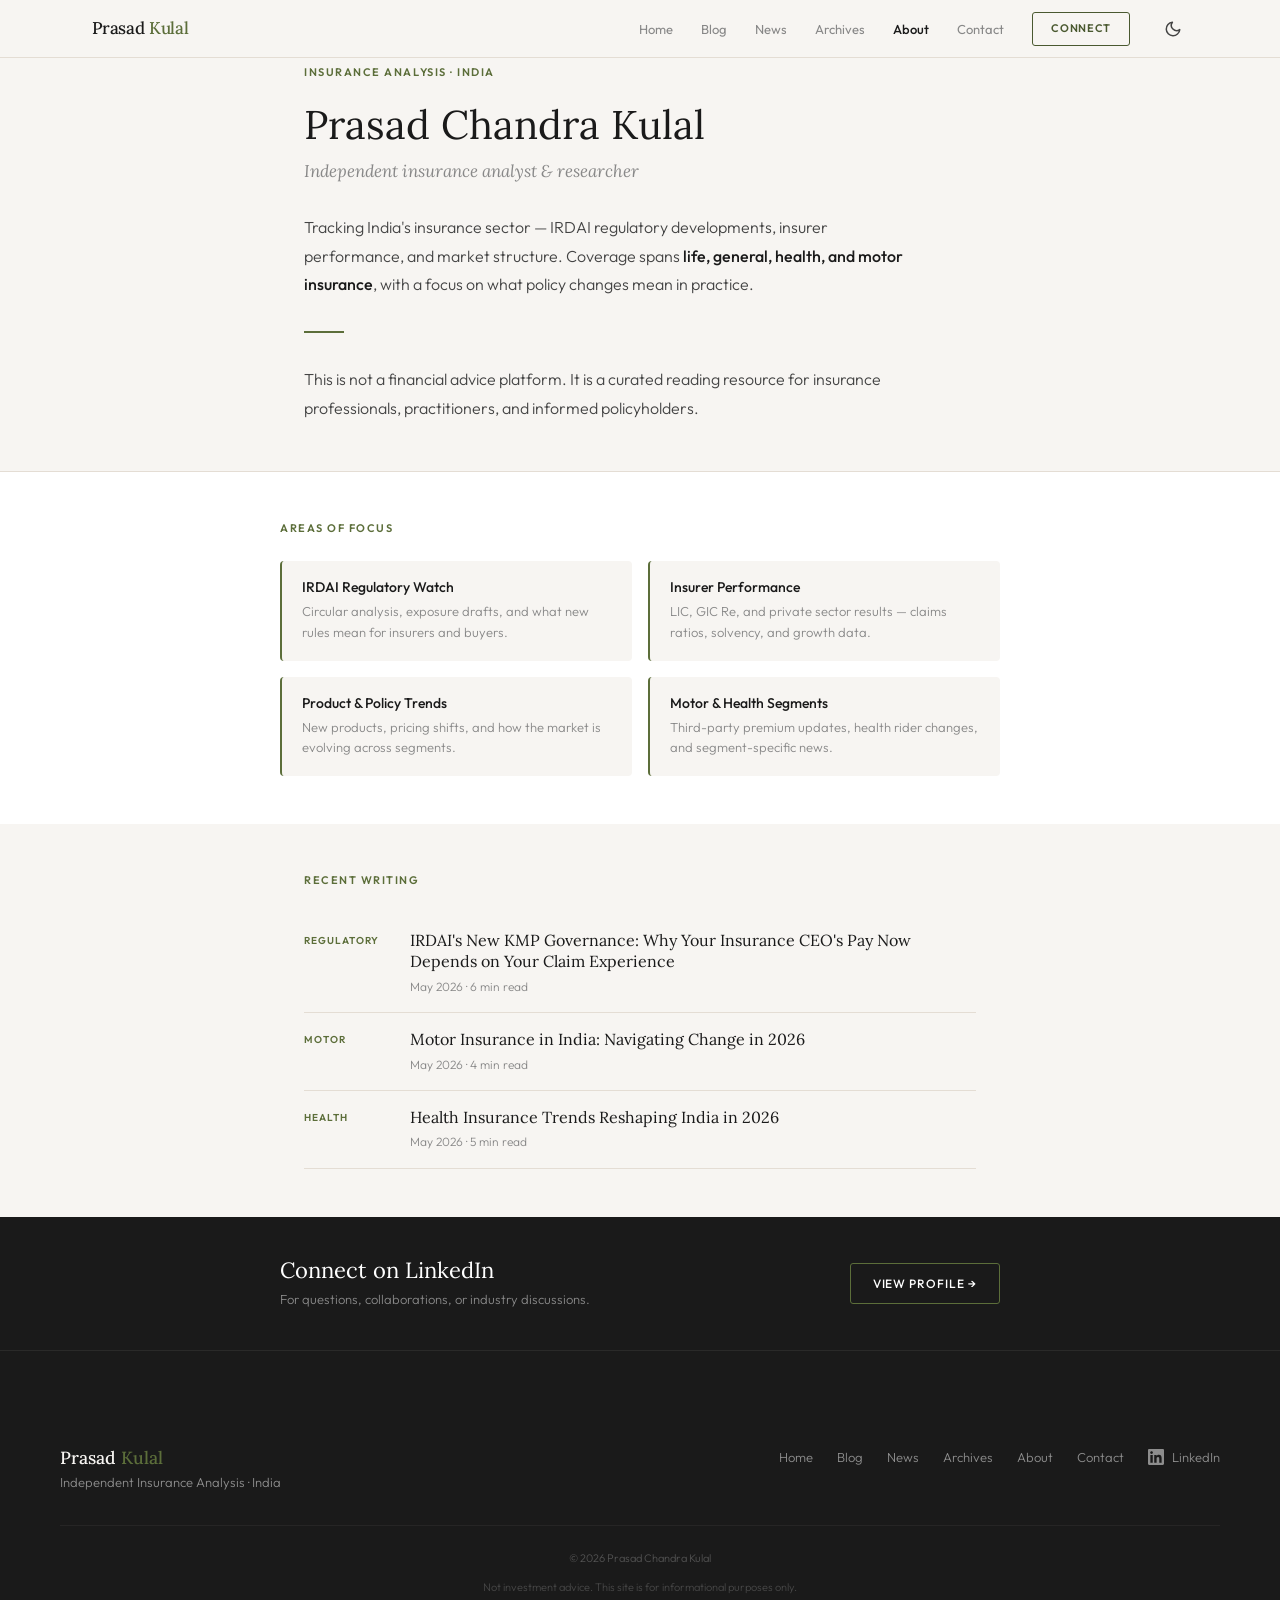
==== about.html @ bb8dd80c "dark mode, fadeUp animation, post hero crop fix - Dark mode: .dark CSS vars (warm dark tones), theme" ====
<!DOCTYPE html>
<html lang="en">
<head>
    <meta charset="UTF-8">
    <meta name="viewport" content="width=device-width, initial-scale=1.0">
    <title>About — Prasad Chandra Kulal | Insurance Analysis</title>
    <meta name="description" content="Learn about Prasad Chandra Kulal — independent insurance analyst tracking IRDAI regulatory developments, insurer performance, and market structure in India.">
    <meta property="og:title" content="About — Prasad Chandra Kulal">
    <meta property="og:description" content="Independent insurance analyst tracking IRDAI regulatory developments, insurer performance, and market structure in India.">
    <meta property="og:type" content="website">
    <link rel="stylesheet" href="style.css">
    <link rel="preconnect" href="https://fonts.googleapis.com">
    <link rel="preconnect" href="https://fonts.gstatic.com" crossorigin>
    <link href="https://fonts.googleapis.com/css2?family=Lora:ital,wght@0,400;0,500;1,400&family=Outfit:wght@300;400;500;600&display=swap" rel="stylesheet">
</head>
<body>
    <nav class="navbar">
        <div class="nav-container">
            <a href="index.html" class="logo">Prasad<span class="logo-accent"> Kulal</span></a>
            <div class="desktop-nav">
                <a href="index.html" class="nav-link">Home</a>
                <a href="blog.html" class="nav-link">Blog</a>
                <a href="news.html" class="nav-link">News</a>
                <a href="archives.html" class="nav-link">Archives</a>
                <a href="about.html" class="nav-link active">About</a>
                <a href="contact.html" class="nav-link">Contact</a>
                <a href="https://www.linkedin.com/in/prasadkulal/" target="_blank" class="nav-cta">Connect</a>
                <button class="theme-toggle" aria-label="Toggle dark mode">
                    <svg class="icon-moon" xmlns="http://www.w3.org/2000/svg" width="18" height="18" viewBox="0 0 24 24" fill="none" stroke="currentColor" stroke-width="2" stroke-linecap="round" stroke-linejoin="round"><path d="M21 12.79A9 9 0 1 1 11.21 3 7 7 0 0 0 21 12.79z"/></svg>
                    <svg class="icon-sun" xmlns="http://www.w3.org/2000/svg" width="18" height="18" viewBox="0 0 24 24" fill="none" stroke="currentColor" stroke-width="2" stroke-linecap="round" stroke-linejoin="round"><circle cx="12" cy="12" r="5"/><line x1="12" y1="1" x2="12" y2="3"/><line x1="12" y1="21" x2="12" y2="23"/><line x1="4.22" y1="4.22" x2="5.64" y2="5.64"/><line x1="18.36" y1="18.36" x2="19.78" y2="19.78"/><line x1="1" y1="12" x2="3" y2="12"/><line x1="21" y1="12" x2="23" y2="12"/><line x1="4.22" y1="19.78" x2="5.64" y2="18.36"/><line x1="18.36" y1="5.64" x2="19.78" y2="4.22"/></svg>
                </button>
            </div>
            <button class="mobile-menu-btn" aria-label="Toggle menu">
                <svg xmlns="http://www.w3.org/2000/svg" width="24" height="24" viewBox="0 0 24 24" fill="none" stroke="currentColor" stroke-width="2" stroke-linecap="round" stroke-linejoin="round" class="menu-icon"><line x1="4" x2="20" y1="12" y2="12"/><line x1="4" x2="20" y1="6" y2="6"/><line x1="4" x2="20" y1="18" y2="18"/></svg>
                <svg xmlns="http://www.w3.org/2000/svg" width="24" height="24" viewBox="0 0 24 24" fill="none" stroke="currentColor" stroke-width="2" stroke-linecap="round" stroke-linejoin="round" class="close-icon hidden"><path d="M18 6 6 18"/><path d="m6 6 12 12"/></svg>
            </button>
        </div>
        <div class="mobile-nav">
            <div class="mobile-nav-content">
                <a href="index.html" class="mobile-nav-link">Home</a>
                <a href="blog.html" class="mobile-nav-link">Blog</a>
                <a href="news.html" class="mobile-nav-link">News</a>
                <a href="archives.html" class="mobile-nav-link">Archives</a>
                <a href="about.html" class="mobile-nav-link active">About</a>
                <a href="contact.html" class="mobile-nav-link">Contact</a>
                <a href="https://www.linkedin.com/in/prasadkulal/" target="_blank" class="mobile-nav-link" style="color:var(--accent);">LinkedIn →</a>
            </div>
        </div>
    </nav>

    <main>
        <div class="page-header">
            <div class="page-eyebrow">Insurance Analysis · India</div>
            <h1 class="page-name">Prasad Chandra Kulal</h1>
            <div class="page-role">Independent insurance analyst &amp; researcher</div>
            <div class="page-bio">
                Tracking India's insurance sector — IRDAI regulatory developments, insurer performance, and market structure. Coverage spans <strong>life, general, health, and motor insurance</strong>, with a focus on what policy changes mean in practice.
            </div>
            <div class="divider-line"></div>
            <div class="page-bio">This is not a financial advice platform. It is a curated reading resource for insurance professionals, practitioners, and informed policyholders.</div>
        </div>

        <div class="focus-section">
            <div class="section-inner" style="max-width: 720px; margin: 0 auto;">
                <div class="section-label">Areas of focus</div>
                <div class="focus-grid">
                    <div class="focus-card">
                        <h4>IRDAI Regulatory Watch</h4>
                        <p>Circular analysis, exposure drafts, and what new rules mean for insurers and buyers.</p>
                    </div>
                    <div class="focus-card">
                        <h4>Insurer Performance</h4>
                        <p>LIC, GIC Re, and private sector results — claims ratios, solvency, and growth data.</p>
                    </div>
                    <div class="focus-card">
                        <h4>Product &amp; Policy Trends</h4>
                        <p>New products, pricing shifts, and how the market is evolving across segments.</p>
                    </div>
                    <div class="focus-card">
                        <h4>Motor &amp; Health Segments</h4>
                        <p>Third-party premium updates, health rider changes, and segment-specific news.</p>
                    </div>
                </div>
            </div>
        </div>

        <div class="writing-section">
            <div class="section-label">Recent writing</div>
            <a href="post.html?id=irdai-kmp-governance-norms" class="post-row" style="display: flex; gap: 16px; align-items: flex-start; padding: 16px 0; border-bottom: 1px solid var(--border);">
                <div class="post-tag">Regulatory</div>
                <div class="post-info">
                    <div class="post-title">IRDAI's New KMP Governance: Why Your Insurance CEO's Pay Now Depends on Your Claim Experience</div>
                    <div class="post-meta">May 2026 · 6 min read</div>
                </div>
            </a>
            <a href="post.html?id=motor-insurance-trends" class="post-row" style="display: flex; gap: 16px; align-items: flex-start; padding: 16px 0; border-bottom: 1px solid var(--border);">
                <div class="post-tag">Motor</div>
                <div class="post-info">
                    <div class="post-title">Motor Insurance in India: Navigating Change in 2026</div>
                    <div class="post-meta">May 2026 · 4 min read</div>
                </div>
            </a>
            <a href="post.html?id=health-insurance-trends-2026" class="post-row" style="display: flex; gap: 16px; align-items: flex-start; padding: 16px 0; border-bottom: 1px solid var(--border);">
                <div class="post-tag">Health</div>
                <div class="post-info">
                    <div class="post-title">Health Insurance Trends Reshaping India in 2026</div>
                    <div class="post-meta">May 2026 · 5 min read</div>
                </div>
            </a>
        </div>

        <div class="connect-section">
            <div class="connect-inner">
                <div class="connect-text">
                    <h3>Connect on LinkedIn</h3>
                    <p>For questions, collaborations, or industry discussions.</p>
                </div>
                <a href="https://www.linkedin.com/in/prasadkulal/" target="_blank" class="connect-btn">View Profile →</a>
            </div>
        </div>
    </main>

    <footer class="footer py-24 px-6">
        <div class="max-w-5xl mx-auto">
            <div class="footer-content">
                <div>
                    <h3 class="footer-brand">Prasad<span style="color:var(--accent);"> Kulal</span></h3>
                    <p class="footer-desc">Independent Insurance Analysis · India</p>
                </div>
                <div class="footer-links">
                    <a href="index.html" class="footer-link">Home</a>
                    <a href="blog.html" class="footer-link">Blog</a>
                    <a href="news.html" class="footer-link">News</a>
                    <a href="archives.html" class="footer-link">Archives</a>
                    <a href="about.html" class="footer-link">About</a>
                    <a href="contact.html" class="footer-link">Contact</a>
                    <a href="https://www.linkedin.com/in/prasadkulal/" target="_blank" class="footer-social">
                        <svg xmlns="http://www.w3.org/2000/svg" width="16" height="16" viewBox="0 0 24 24" fill="currentColor"><path d="M20.447 20.452h-3.554v-5.569c0-1.328-.027-3.037-1.852-3.037-1.853 0-2.136 1.445-2.136 2.939v5.667H9.351V9h3.414v1.561h.046c.477-.9 1.637-1.85 3.37-1.85 3.601 0 4.267 2.37 4.267 5.455v6.286zM5.337 7.433c-1.144 0-2.063-.926-2.063-2.065 0-1.138.92-2.063 2.063-2.063 1.14 0 2.064.925 2.064 2.063 0 1.139-.925 2.065-2.064 2.065zm1.782 13.019H3.555V9h3.564v11.452zM22.225 0H1.771C.792 0 0 .774 0 1.729v20.542C0 23.227.792 24 1.771 24h20.451C23.2 24 24 23.227 24 22.271V1.729C24 .774 23.2 0 22.222 0h.003z"/></svg>
                        LinkedIn
                    </a>
                </div>
            </div>
            <p class="footer-copyright">© <span id="currentYear"></span> Prasad Chandra Kulal</p>
            <p class="footer-disclaimer">Not investment advice. This site is for informational purposes only.</p>
        </div>
    </footer>

    <script src="script.js" defer></script>
</body>
</html>
---- style.css ----
@import url('https://fonts.googleapis.com/css2?family=Lora:ital,wght@0,400;0,500;1,400&family=Outfit:wght@300;400;500;600&display=swap');

html {
  color-scheme: light;
}

html.dark {
  color-scheme: dark;
}

/* Theme transitions — only fire when .dark is toggled, not on page load */
html.theme-transition,
html.theme-transition *,
html.theme-transition *::before,
html.theme-transition *::after {
  transition: background-color 0.25s ease, border-color 0.25s ease, color 0.15s ease !important;
}

:root {
  --font-display: 'Lora', Georgia, serif;
  --font-body: 'Outfit', system-ui, sans-serif;
  --page-bg: #F7F5F2;
  --surface: #FFFFFF;
  --text-dark: #1A1A1A;
  --text-mid: #444444;
  --text-muted: #888888;
  --border: #E4DDD4;
  --accent: #5C6E3A;
  --accent-hover: #4A5930;
  --alert: #B94040;
  --dark-bg: #1A1A1A;
  --max-w: 1160px;
  --article-w: 680px;
  --radius: 4px;
  --transition: 200ms ease;
}

.dark {
  --page-bg: #141410;
  --surface: #1e1e1a;
  --text-dark: #e8e4dc;
  --text-mid: #b0aa9e;
  --text-muted: #6e6a62;
  --border: #2e2e28;
  --accent: #8aaa7a;
  --accent-hover: #a0be90;
  --dark-bg: #0a0a08;
}

* { box-sizing: border-box; margin: 0; padding: 0; }


body {
  background: var(--page-bg);
  color: var(--text-mid);
  font-family: var(--font-body);
  font-weight: 300;
  -webkit-font-smoothing: antialiased;
  line-height: 1.6;
  overflow-x: hidden;
}

a { text-decoration: none; color: inherit; }

h1, h2, h3, h4, h5, h6 {
  font-family: var(--font-display);
  font-weight: 400;
  line-height: 1.2;
  color: var(--text-dark);
}

::selection { background: rgba(92,110,58,0.2); color: var(--text-dark); }
img { max-width: 100%; height: auto; }

/* Utilities */
.hidden { display: none !important; }
.py-28 { padding-top: 7rem; padding-bottom: 7rem; }
.py-24 { padding-top: 6rem; padding-bottom: 6rem; }
.py-20 { padding-top: 5rem; padding-bottom: 5rem; }
.py-12 { padding-top: 3rem; padding-bottom: 3rem; }
.px-6 { padding-left: 1.5rem; padding-right: 1.5rem; }
.pt-20 { padding-top: 5rem; }
.scroll-mt-20 { scroll-margin-top: 5rem; }
.mx-auto { margin-left: auto; margin-right: auto; }
.mb-2 { margin-bottom: 0.5rem; }
.mb-3 { margin-bottom: 0.75rem; }
.mb-4 { margin-bottom: 1rem; }
.mb-6 { margin-bottom: 1.5rem; }
.mb-8 { margin-bottom: 2rem; }
.mb-10 { margin-bottom: 2.5rem; }
.mb-12 { margin-bottom: 3rem; }
.mb-16 { margin-bottom: 4rem; }
.mt-4 { margin-top: 1rem; }
.mt-8 { margin-top: 2rem; }
.mt-12 { margin-top: 3rem; }
.mt-16 { margin-top: 4rem; }
.max-w-3xl { max-width: 48rem; }
.max-w-4xl { max-width: 56rem; }
.max-w-5xl { max-width: var(--max-w); }
.text-center { text-align: center; }
.text-sm { font-size: 0.875rem; }
.text-lg { font-size: 1.125rem; }
.text-xl { font-size: 1.25rem; }
.text-2xl { font-size: 1.5rem; }
.text-3xl { font-size: 2rem; }
.w-full { width: 100%; }
.flex { display: flex; }
.flex-col { display: flex; flex-direction: column; }
.items-center { align-items: center; }
.justify-center { justify-content: center; }
.justify-between { justify-content: space-between; }
.gap-2 { gap: 0.5rem; }
.gap-4 { gap: 1rem; }
.gap-6 { gap: 1.5rem; }
.gap-8 { gap: 2rem; }
.flex-1 { flex: 1; }
.space-y-4 > * + * { margin-top: 1rem; }
.space-y-6 > * + * { margin-top: 1.5rem; }
.space-y-8 > * + * { margin-top: 2rem; }
.font-serif { font-family: var(--font-display); }

@media (min-width: 768px) {
  .text-3xl { font-size: 2.5rem; }
}

/* Navbar */
.navbar {
  position: fixed;
  top: 0; left: 0; right: 0;
  z-index: 100;
  height: 58px;
  background: var(--page-bg);
  border-bottom: 1px solid var(--border);
}

.nav-container {
  max-width: var(--max-w);
  margin: 0 auto;
  padding: 0 32px;
  height: 58px;
  display: flex;
  align-items: center;
  justify-content: space-between;
}

@media (max-width: 640px) {
  .nav-container { padding: 0 16px; }
}

.logo {
  font-family: var(--font-display);
  font-size: 17px;
  font-weight: 500;
  color: var(--text-dark);
  letter-spacing: -0.01em;
}

.logo-accent {
  color: var(--accent);
}

.desktop-nav { display: none; align-items: center; gap: 28px; }
@media (min-width: 768px) { .desktop-nav { display: flex; } }

.nav-link {
  font-family: var(--font-body);
  font-size: 13px;
  font-weight: 400;
  color: var(--text-muted);
  transition: color 150ms ease;
}

.nav-link:hover, .nav-link.active {
  color: var(--text-dark);
  font-weight: 500;
}

.nav-cta {
  font-family: var(--font-body);
  font-size: 11px;
  font-weight: 600;
  text-transform: uppercase;
  letter-spacing: 0.06em;
  color: var(--accent-hover);
  border: 1.5px solid var(--accent-hover);
  padding: 7px 18px;
  border-radius: 3px;
  background: transparent;
  transition: background 0.15s ease, color 0.15s ease;
}

.nav-cta:hover {
  background: var(--accent-hover);
  color: #fff;
}

.theme-toggle {
  background: none;
  border: none;
  cursor: pointer;
  padding: 6px;
  color: var(--text-mid);
  display: flex;
  align-items: center;
  justify-content: center;
  border-radius: 4px;
  line-height: 0;
}
.theme-toggle:hover {
  color: var(--text-dark);
  background: var(--border);
}
.theme-toggle svg {
  display: block;
}
html.dark .theme-toggle .icon-sun { display: block; }
html.dark .theme-toggle .icon-moon { display: none; }
.theme-toggle .icon-sun { display: none; }
.theme-toggle .icon-moon { display: block; }

.mobile-menu-btn {
  display: block;
  background: none;
  border: none;
  color: var(--text-dark);
  cursor: pointer;
  padding: 0.5rem;
}
@media (min-width: 768px) { .mobile-menu-btn { display: none; } }

.mobile-nav {
  position: absolute;
  top: 100%;
  left: 0;
  right: 0;
  z-index: 99;
  background: var(--page-bg);
  border-top: 1px solid var(--border);
  border-bottom: 1px solid var(--border);
  overflow: hidden;
  transition: max-height 0.4s ease, opacity 0.3s ease;
  max-height: 0; opacity: 0;
}

.mobile-nav.open { max-height: 500px; opacity: 1; }

.mobile-nav-content {
  padding: 1.5rem;
  display: flex;
  flex-direction: column;
  gap: 1rem;
}

.mobile-nav-link {
  font-family: var(--font-body);
  font-size: 15px;
  color: var(--text-mid);
  padding: 0.25rem 0;
}

.mobile-nav-link.active { color: var(--accent); font-weight: 500; }

/* Hero */
.hero {
  min-height: 100vh;
  min-height: 100dvh;
  display: flex;
  flex-direction: column;
  align-items: center;
  justify-content: center;
  padding: 6rem 1.5rem 8rem;
  position: relative;
  background: var(--page-bg);
}

.hero-content {
  position: relative;
  z-index: 10;
  text-align: center;
  max-width: 48rem;
}

.hero-eyebrow {
  font-family: var(--font-body);
  font-size: 11px;
  font-weight: 600;
  text-transform: uppercase;
  letter-spacing: 0.14em;
  color: var(--accent);
  margin-bottom: 20px;
}

.hero-title {
  font-family: var(--font-display);
  font-size: 2.75rem;
  font-weight: 400;
  color: var(--text-dark);
  line-height: 1.05;
  margin-bottom: 0.75rem;
}

@media (min-width: 768px) {
  .hero-title { font-size: 3.5rem; }
}

.hero-desc {
  font-family: var(--font-body);
  font-size: 1rem;
  font-weight: 300;
  color: var(--text-mid);
  line-height: 1.7;
  max-width: 560px;
  margin: 0 auto 2.5rem;
}

.hero-actions {
  display: flex;
  flex-wrap: wrap;
  gap: 1rem;
  justify-content: center;
}

.btn-primary {
  display: inline-flex;
  align-items: center;
  gap: 0.5rem;
  padding: 0.75rem 2rem;
  background: var(--accent);
  color: #fff;
  border: none;
  border-radius: var(--radius);
  font-family: var(--font-body);
  font-size: 0.8125rem;
  font-weight: 500;
  cursor: pointer;
  transition: all var(--transition);
}

.btn-primary:hover {
  background: var(--accent-hover);
}

.btn-outline {
  display: inline-flex;
  align-items: center;
  gap: 0.5rem;
  padding: 0.75rem 2rem;
  background: transparent;
  color: var(--text-dark);
  border: 1px solid var(--border);
  border-radius: var(--radius);
  font-family: var(--font-body);
  font-size: 0.8125rem;
  font-weight: 500;
  cursor: pointer;
  transition: all var(--transition);
}

.btn-outline:hover {
  border-color: var(--accent);
  color: var(--accent);
}

.hero-linkedin-cta {
  display: inline-flex;
  align-items: center;
  gap: 0.375rem;
  margin-top: 1.5rem;
  color: var(--text-muted);
  font-size: 0.8125rem;
  font-family: var(--font-body);
  font-weight: 300;
  text-decoration: underline;
  text-underline-offset: 4px;
  text-decoration-color: transparent;
  transition: color var(--transition), text-decoration-color var(--transition);
}

.hero-linkedin-cta:hover {
  color: var(--accent);
  text-decoration-color: var(--accent);
}

/* Sections */
.section-default {
  background: var(--page-bg);
  color: var(--text-mid);
}

.section-white {
  background: var(--surface);
  color: var(--text-mid);
  border-top: 1px solid var(--border);
}

.section-title {
  font-family: var(--font-display);
  font-size: 2rem;
  font-weight: 400;
  color: var(--text-dark);
  margin-bottom: 0.75rem;
}

@media (min-width: 768px) {
  .section-title { font-size: 2.25rem; }
}

.section-label {
  font-family: var(--font-body);
  font-size: 11px;
  font-weight: 600;
  text-transform: uppercase;
  letter-spacing: 0.14em;
  color: var(--accent);
  display: block;
  margin-bottom: 24px;
}

.section-desc {
  color: var(--text-muted);
  max-width: 36rem;
  margin: 0.75rem auto 3rem;
  font-size: 1rem;
  font-weight: 300;
}

.divider {
  width: 40px;
  height: 2px;
  background: var(--accent);
  margin: 0 auto 1.5rem;
}

/* Grid layouts */
.grid-2 {
  display: grid;
  gap: 1.5rem;
}

@media (min-width: 768px) {
  .grid-2 { grid-template-columns: repeat(2, 1fr); gap: 2rem; }
}

.grid-3 {
  display: grid;
  gap: 1.5rem;
}

@media (min-width: 768px) {
  .grid-3 { grid-template-columns: repeat(3, 1fr); gap: 2rem; }
}

/* Category Pills */
.tag-pill {
  display: inline-block;
  font-family: var(--font-body);
  font-size: 10px;
  font-weight: 600;
  text-transform: uppercase;
  letter-spacing: 0.08em;
  padding: 3px 10px;
  border-radius: 3px;
  line-height: 1.4;
}

.tag-life { background: #EAF0F5; color: #1A4A6E; }
.tag-general { background: #EAF5EA; color: #1A4A2A; }
.tag-health { background: #F5EAF0; color: #6E1A4A; }
.tag-motor { background: #FFF3E0; color: #7A4000; }
.tag-irdai { background: #F0EDF5; color: #3A1A6E; }
.tag-breaking { background: #FDECEA; color: var(--alert); }

/* Cards */
.card {
  background: var(--surface);
  border: 1px solid var(--border);
  border-left: 3px solid var(--accent);
  border-radius: var(--radius);
  overflow: hidden;
  transition: all var(--transition);
}

.card.breaking {
  border-left: 3px solid var(--alert);
}

.card:hover {
  transform: translateY(-2px);
}

.card-body {
  padding: 1.5rem;
}

.card-label {
  font-family: var(--font-body);
  font-size: 10px;
  font-weight: 600;
  text-transform: uppercase;
  letter-spacing: 0.14em;
  color: var(--accent-hover);
  margin-bottom: 0.5rem;
  display: inline-block;
}

.card-title {
  font-family: var(--font-display);
  font-size: 1.2rem;
  font-weight: 400;
  color: var(--text-dark);
  margin-bottom: 0.5rem;
  line-height: 1.3;
}

.card-excerpt {
  font-family: var(--font-body);
  font-size: 0.85rem;
  color: var(--text-muted);
  font-weight: 300;
  line-height: 1.6;
  display: -webkit-box;
  -webkit-line-clamp: 3;
  line-clamp: 3;
  -webkit-box-orient: vertical;
  overflow: hidden;
}

.card-meta {
  display: flex;
  align-items: center;
  gap: 1rem;
  font-family: var(--font-body);
  font-size: 0.75rem;
  font-weight: 300;
  color: var(--text-muted);
  margin-top: 1rem;
  padding-top: 1rem;
  border-top: 1px solid var(--border);
}

.card-link { display: block; height: 100%; }

/* Blog list card — text-only */
.blog-card {
  background: var(--surface);
  border: 1px solid var(--border);
  border-left: 3px solid var(--accent-hover);
  border-radius: 6px;
  padding: 24px 28px;
  margin-bottom: 14px;
  display: block;
  transition: box-shadow 0.15s ease, border-left-color 0.15s ease;
}

.blog-card:hover {
  border-left-color: var(--accent-hover);
  box-shadow: 0 2px 12px rgba(0,0,0,0.06);
}

.blog-card-tag {
  font-size: 10px;
  font-weight: 600;
  text-transform: uppercase;
  letter-spacing: 0.12em;
  color: var(--accent-hover);
  margin-bottom: 10px;
  display: block;
}

.blog-card-title {
  font-family: var(--font-display);
  font-size: 20px;
  font-weight: 500;
  color: var(--text-dark);
  line-height: 1.3;
  margin-bottom: 8px;
}

.blog-card-excerpt {
  font-size: 14px;
  font-weight: 300;
  color: var(--text-mid);
  line-height: 1.7;
  max-width: 580px;
  margin-bottom: 16px;
}

.blog-card-footer {
  display: flex;
  justify-content: space-between;
  align-items: center;
  border-top: 1px solid var(--border);
  padding-top: 14px;
}

.blog-card-meta {
  font-size: 12px;
  font-weight: 300;
  color: var(--text-muted);
}

.blog-card-meta strong {
  font-weight: 400;
  color: var(--text-mid);
}

.blog-card-more {
  font-size: 12px;
  font-weight: 600;
  color: var(--accent-hover);
  text-transform: uppercase;
  letter-spacing: 0.04em;
}

/* Filter and search */
.filter-section {
  display: flex;
  flex-direction: column;
  gap: 1rem;
  margin-bottom: 2rem;
}

@media (min-width: 640px) {
  .filter-section {
    flex-direction: row;
    align-items: center;
    justify-content: space-between;
  }
}

.search-box {
  position: relative;
  flex: 1;
  max-width: 320px;
}

.search-box input {
  width: 100%;
  padding: 8px 14px 8px 36px;
  border: 1px solid var(--border);
  border-radius: 4px;
  background: var(--surface);
  color: var(--text-mid);
  font-family: var(--font-body);
  font-size: 13px;
  font-weight: 300;
  outline: none;
  transition: border-color var(--transition);
}

.search-box input:focus {
  border-color: var(--accent);
}

.search-box input::placeholder {
  color: var(--text-muted);
  opacity: 1;
}

.search-box svg {
  position: absolute;
  left: 12px;
  top: 50%;
  transform: translateY(-50%);
  color: var(--text-muted);
}

.filter-buttons {
  display: flex;
  flex-wrap: wrap;
  gap: 8px;
}

.filter-btn {
  padding: 7px 18px;
  font-family: var(--font-body);
  font-size: 12px;
  font-weight: 500;
  border-radius: 20px;
  border: 1px solid var(--border);
  background: var(--surface);
  color: var(--text-muted);
  cursor: pointer;
  transition: border-color 0.15s ease, color 0.15s ease, background 0.15s ease;
}

.filter-btn:hover:not(.active) {
  border-color: var(--accent-hover);
  color: var(--accent-hover);
}

.filter-btn.active {
  background: var(--text-dark);
  border-color: var(--text-dark);
  color: var(--surface);
}

/* Stacking Gallery */
.stacking-section {
  position: relative;
  background: var(--page-bg);
}

.stack-layer {
  position: sticky;
  top: 0;
  height: 100vh;
  height: 100dvh;
  display: flex;
  align-items: center;
  justify-content: center;
  overflow: hidden;
}

.stack-content {
  position: relative;
  width: 100%;
  height: 100%;
  display: flex;
  flex-direction: column;
  align-items: center;
  justify-content: center;
}

.stack-img-wrapper {
  position: absolute;
  inset: 2rem;
  border-radius: 4px;
  overflow: hidden;
  border: 1px solid var(--border);
  transform: rotate(var(--rot, 0deg));
}

.stack-img-wrapper:nth-child(odd) { --rot: -1deg; }
.stack-img-wrapper:nth-child(even) { --rot: 1deg; }

@media (min-width: 768px) {
  .stack-img-wrapper { inset: 4rem; }
}

.stack-img {
  width: 100%;
  height: 100%;
  object-fit: cover;
}

.stack-overlay {
  position: absolute;
  inset: 0;
  background: linear-gradient(to top, rgba(26,26,26,0.8), transparent 50%);
}

.stack-text {
  position: relative;
  z-index: 3;
  text-align: center;
  padding: 2rem;
  max-width: 36rem;
}

.stack-title {
  font-family: var(--font-display);
  font-size: 2.5rem;
  color: #fff;
  margin-bottom: 0.75rem;
}

.stack-desc {
  font-family: var(--font-body);
  font-size: 1.1rem;
  color: rgba(255,255,255,0.8);
  font-weight: 300;
}

@media (max-width: 768px) {
  .stack-title { font-size: 2rem; }
  .stack-desc { font-size: 0.95rem; }
  .stack-text {
    padding: 1.5rem;
    background: rgba(0,0,0,0.3);
    backdrop-filter: blur(5px);
    border-radius: 4px;
    margin: 1rem;
    width: calc(100% - 2rem);
  }
}

/* Footer */
.footer {
  background: var(--dark-bg);
  color: #fff;
  border-top: 1px solid rgba(228,221,212,0.08);
}

.footer-content {
  display: flex;
  flex-direction: column;
  gap: 2rem;
  margin-bottom: 2rem;
}

@media (min-width: 768px) {
  .footer-content {
    flex-direction: row;
    justify-content: space-between;
    align-items: flex-start;
  }
}

.footer-brand {
  font-family: var(--font-display);
  font-size: 1.1rem;
  font-weight: 500;
  color: var(--page-bg);
  margin-bottom: 0.25rem;
}

.footer-desc {
  font-family: var(--font-body);
  font-size: 0.8125rem;
  color: rgba(255,255,255,0.5);
  font-weight: 300;
  max-width: 20rem;
  line-height: 1.6;
}

.footer-links {
  display: flex;
  flex-wrap: wrap;
  gap: 1.5rem;
}

.footer-link {
  font-family: var(--font-body);
  font-size: 0.8125rem;
  color: rgba(255,255,255,0.5);
  font-weight: 300;
  transition: color var(--transition);
}

.footer-link:hover { color: var(--accent); }

.footer-social {
  display: inline-flex;
  align-items: center;
  gap: 0.5rem;
  color: rgba(255,255,255,0.5);
  font-family: var(--font-body);
  font-size: 0.8125rem;
  font-weight: 300;
  transition: color var(--transition);
}

.footer-social:hover { color: var(--accent); }

.footer-copyright {
  font-family: var(--font-body);
  font-size: 0.6875rem;
  color: rgba(255,255,255,0.25);
  font-weight: 300;
  text-align: center;
  padding-top: 1.5rem;
  border-top: 1px solid rgba(228,221,212,0.06);
}

.footer-disclaimer {
  font-family: var(--font-body);
  font-size: 0.6875rem;
  color: rgba(255,255,255,0.2);
  font-weight: 300;
  text-align: center;
  margin-top: 0.75rem;
}

/* Post page */
.post-hero {
  background: var(--page-bg);
  text-align: center;
  padding: calc(48px + 58px) 24px 40px;
  scroll-margin-top: 80px;
}

.post-hero-inner {
  max-width: 680px;
  margin: 0 auto;
}

.post-hero-tag {
  font-size: 10px;
  font-weight: 600;
  text-transform: uppercase;
  letter-spacing: 0.13em;
  color: var(--accent-hover);
  margin-bottom: 14px;
  display: block;
}

.post-hero h1 {
  font-family: var(--font-display);
  font-size: 34px;
  font-weight: 500;
  color: var(--text-dark);
  line-height: 1.2;
  max-width: 640px;
  margin: 0 auto 14px;
  opacity: 1;
}

@media (min-width: 768px) {
  .post-hero h1 { font-size: 36px; }
}

.post-hero-byline {
  font-family: var(--font-body);
  font-size: 13px;
  font-weight: 300;
  color: var(--text-muted);
}

.post-hero-byline strong {
  font-weight: 400;
  color: var(--text-mid);
}

.post-body-wrapper {
  background: var(--surface);
  padding: 0 24px 64px;
}

.post-content {
  max-width: 680px;
  margin: 0 auto;
  font-family: var(--font-body);
  font-size: 16px;
  font-weight: 300;
  line-height: 1.85;
  color: var(--text-mid);
}

.post-content h2 {
  font-family: var(--font-display);
  font-size: 1.5rem;
  font-weight: 400;
  color: var(--text-dark);
  margin-top: 2.5rem;
  margin-bottom: 1rem;
  line-height: 1.2;
}

.post-content h3 {
  font-family: var(--font-display);
  font-size: 1.25rem;
  font-weight: 400;
  color: var(--text-dark);
  margin-top: 2rem;
  margin-bottom: 0.75rem;
}

.post-content p {
  margin-bottom: 1.25rem;
  margin-top: 20px;
}

.post-content p:first-of-type {
  margin-top: 0;
}

.post-content > p:first-of-type::first-letter {
  font-family: 'Lora', serif;
  font-size: 52px;
  font-weight: 500;
  color: var(--accent-hover);
  float: left;
  line-height: 0.82;
  margin: 6px 10px 0 0;
  padding: 0;
}

@media (max-width: 640px) {
  .post-content > p:first-of-type::first-letter {
    font-size: 36px;
    margin: 4px 8px 0 0;
  }
}

.post-content ul, .post-content ol {
  margin-bottom: 1.25rem;
  padding-left: 1.5rem;
}

.post-content li {
  margin-bottom: 0.5rem;
}

.post-content strong {
  color: var(--text-dark);
  font-weight: 500;
}

.post-content em {
  color: var(--text-muted);
}

.post-content blockquote {
  border-left: 3px solid var(--accent);
  padding-left: 1.25rem;
  margin: 1.5rem 0;
  font-family: var(--font-display);
  font-size: 1.375rem;
  font-style: italic;
  color: var(--text-dark);
  line-height: 1.4;
}

.post-sources {
  max-width: var(--article-w);
  margin: 3rem auto 0;
  border-top: 1px solid var(--border);
  padding-top: 1.5rem;
}

.post-sources h4 {
  font-family: var(--font-body);
  font-size: 0.8125rem;
  text-transform: uppercase;
  letter-spacing: 0.1em;
  color: var(--text-muted);
  margin-bottom: 0.75rem;
}

.post-sources a {
  font-family: var(--font-body);
  font-size: 0.8125rem;
  color: var(--accent);
  transition: color var(--transition);
}

.post-sources a:hover {
  color: var(--accent-hover);
  text-decoration: underline;
}

/* Post card for listings */
.post-card {
  background: var(--surface);
  border: 1px solid var(--border);
  border-radius: var(--radius);
  border-left: 3px solid var(--accent);
  padding: 1.5rem;
  transition: all var(--transition);
  display: block;
}

.post-card.breaking {
  border-left: 3px solid var(--alert);
}

.post-card:hover {
  transform: translateY(-2px);
}

.post-card-title {
  font-family: var(--font-display);
  font-size: 1.1rem;
  font-weight: 400;
  color: var(--text-dark);
  margin: 0.5rem 0;
}

.post-card-desc {
  font-family: var(--font-body);
  font-size: 0.85rem;
  color: var(--text-muted);
  font-weight: 300;
  line-height: 1.6;
  display: -webkit-box;
  -webkit-line-clamp: 2;
  line-clamp: 2;
  -webkit-box-orient: vertical;
  overflow: hidden;
}

.post-card-meta {
  display: flex;
  align-items: center;
  gap: 0.75rem;
  font-family: var(--font-body);
  font-size: 0.75rem;
  font-weight: 300;
  color: var(--text-muted);
  margin-top: 1rem;
  padding-top: 0.75rem;
  border-top: 1px solid var(--border);
}

.news-source {
  display: inline-flex;
  align-items: center;
  gap: 0.35rem;
  font-family: var(--font-body);
  font-size: 0.75rem;
  color: var(--text-muted);
  font-weight: 400;
  text-transform: uppercase;
  letter-spacing: 0.05em;
}

/* Contact page */
.contact-card {
  background: var(--surface);
  border: 1px solid var(--border);
  border-radius: var(--radius);
  padding: 2.5rem;
}

.contact-input {
  width: 100%;
  padding: 0.75rem 1rem;
  border: 1px solid var(--border);
  border-radius: var(--radius);
  background: var(--page-bg);
  color: var(--text-dark);
  font-family: var(--font-body);
  font-size: 0.95rem;
  font-weight: 300;
  outline: none;
  transition: border-color var(--transition);
}

.contact-input:focus {
  border-color: var(--accent);
}

.contact-input::placeholder {
  color: var(--text-muted);
  opacity: 0.6;
}

textarea.contact-input {
  min-height: 140px;
  resize: vertical;
}

/* Share buttons */
.share-btn {
  display: inline-flex;
  align-items: center;
  gap: 0.5rem;
  padding: 0.5rem 1rem;
  background: transparent;
  border: 1px solid var(--border);
  border-radius: var(--radius);
  color: var(--text-muted);
  font-family: var(--font-body);
  font-size: 0.8125rem;
  font-weight: 300;
  cursor: pointer;
  transition: all var(--transition);
}

.share-btn:hover {
  border-color: var(--accent);
  color: var(--accent);
}

/* Archives specific */
.archive-section {
  margin-bottom: 3rem;
}

.archive-section-title {
  font-family: var(--font-display);
  font-size: 20px;
  font-weight: 500;
  color: var(--text-dark);
  display: inline-block;
  border-bottom: 2px solid var(--accent-hover);
  padding-bottom: 6px;
  margin: 32px 0 12px;
}

.archive-row {
  display: flex;
  justify-content: space-between;
  align-items: baseline;
  gap: 16px;
  padding: 14px 20px;
  background: var(--surface);
  border: 1px solid var(--border);
  border-left: 3px solid var(--border);
  border-radius: 4px;
  margin-bottom: 8px;
  display: block;
  transition: border-left-color 0.15s ease;
}

.archive-row:hover {
  border-left-color: var(--accent-hover);
}

.archive-row-left {
  display: flex;
  flex-direction: column;
  gap: 5px;
  min-width: 0;
}

.archive-row-tag {
  font-size: 10px;
  font-weight: 600;
  text-transform: uppercase;
  letter-spacing: 0.1em;
  color: var(--accent-hover);
  display: block;
}

.archive-row-title {
  font-family: var(--font-display);
  font-size: 16px;
  font-weight: 400;
  color: var(--text-dark);
  line-height: 1.3;
}

.archive-row-date {
  font-size: 12px;
  font-weight: 300;
  color: var(--text-muted);
  white-space: nowrap;
  flex-shrink: 0;
}

/* About page - mockup based */
.page-header {
  padding: 64px 1.5rem 48px;
  max-width: 720px;
  margin: 0 auto;
  text-align: left;
}

.page-eyebrow {
  font-family: var(--font-body);
  font-size: 11px;
  font-weight: 600;
  text-transform: uppercase;
  letter-spacing: 0.14em;
  color: var(--accent);
  margin-bottom: 20px;
}

.page-name {
  font-family: var(--font-display);
  font-size: 40px;
  font-weight: 400;
  color: var(--text-dark);
  line-height: 1.15;
  margin-bottom: 10px;
}

.page-role {
  font-family: var(--font-display);
  font-size: 17px;
  font-style: italic;
  color: var(--text-muted);
  margin-bottom: 28px;
}

.page-bio {
  font-size: 16px;
  line-height: 1.8;
  color: var(--text-mid);
  font-weight: 300;
  max-width: 620px;
}

.page-bio strong {
  font-weight: 500;
  color: var(--text-dark);
}

.divider-line {
  width: 40px;
  height: 2px;
  background: var(--accent);
  margin: 32px 0;
}

/* Focus cards */
.focus-section {
  background: var(--surface);
  border-top: 1px solid var(--border);
  padding: 48px 1.5rem;
}

.focus-grid {
  display: grid;
  grid-template-columns: 1fr;
  gap: 16px;
}

@media (min-width: 640px) {
  .focus-grid {
    grid-template-columns: 1fr 1fr;
  }
}

.focus-card {
  background: var(--page-bg);
  border-radius: var(--radius);
  padding: 18px 20px;
  border-left: 2px solid var(--accent);
}

.focus-card h4 {
  font-family: var(--font-body);
  font-size: 14px;
  font-weight: 500;
  color: var(--text-dark);
  margin-bottom: 5px;
}

.focus-card p {
  font-size: 13px;
  color: var(--text-muted);
  line-height: 1.6;
  font-weight: 300;
}

/* Recent writing rows */
.writing-section {
  padding: 48px 1.5rem;
  max-width: 720px;
  margin: 0 auto;
}

.post-row {
  display: flex;
  gap: 16px;
  align-items: flex-start;
  padding: 16px 0;
  border-bottom: 1px solid var(--border);
}

.post-tag {
  font-family: var(--font-body);
  font-size: 10px;
  font-weight: 600;
  text-transform: uppercase;
  letter-spacing: 0.1em;
  color: var(--accent);
  min-width: 90px;
  margin-top: 3px;
}

.post-info {}

.post-title {
  font-family: var(--font-display);
  font-size: 16px;
  color: var(--text-dark);
  line-height: 1.35;
  margin-bottom: 4px;
}

.post-meta {
  font-family: var(--font-body);
  font-size: 12px;
  color: var(--text-muted);
  font-weight: 300;
}

/* Connect strip (dark) */
.connect-section {
  background: var(--dark-bg);
  padding: 40px 1.5rem;
}

.connect-inner {
  max-width: 720px;
  margin: 0 auto;
  display: flex;
  align-items: center;
  justify-content: space-between;
  flex-wrap: wrap;
  gap: 24px;
}

.connect-text h3 {
  font-family: var(--font-display);
  font-size: 22px;
  color: #FFFFFF;
  font-weight: 400;
  margin-bottom: 6px;
}

.connect-text p {
  font-family: var(--font-body);
  font-size: 13px;
  color: var(--text-muted);
  font-weight: 300;
}

.connect-btn {
  font-family: var(--font-body);
  font-size: 12px;
  font-weight: 500;
  text-transform: uppercase;
  letter-spacing: 0.08em;
  color: #FFFFFF;
  border: 1px solid var(--accent);
  background: transparent;
  padding: 10px 22px;
  border-radius: 3px;
  white-space: nowrap;
  cursor: pointer;
  transition: all var(--transition);
}

.connect-btn:hover {
  background: var(--accent);
}

/* Content fade-up — post header + body only, no delays */
@keyframes fadeUp {
  from { opacity: 0; transform: translateY(12px); }
  to { opacity: 1; transform: translateY(0); }
}

.post-hero,
.post-body-wrapper {
  animation: fadeUp 0.4s cubic-bezier(0.22, 1, 0.36, 1);
}

.post-body-wrapper {
  animation-delay: 0.15s;
  animation-fill-mode: backwards;
}

/* Responsive */
@media (max-width: 640px) {
  .py-24 { padding-top: 3rem; padding-bottom: 3rem; }
  .px-6 { padding-left: 1rem; padding-right: 1rem; }
  .mb-16 { margin-bottom: 2.5rem; }
  .hero-title { font-size: 2.25rem; }
  .section-title { font-size: 1.75rem; }
  .page-name { font-size: 2rem; }
  .post-content { font-size: 1rem; }
  .post-hero h1 { font-size: 28px; }
  .post-content blockquote {
    font-size: 1.125rem;
  }
}
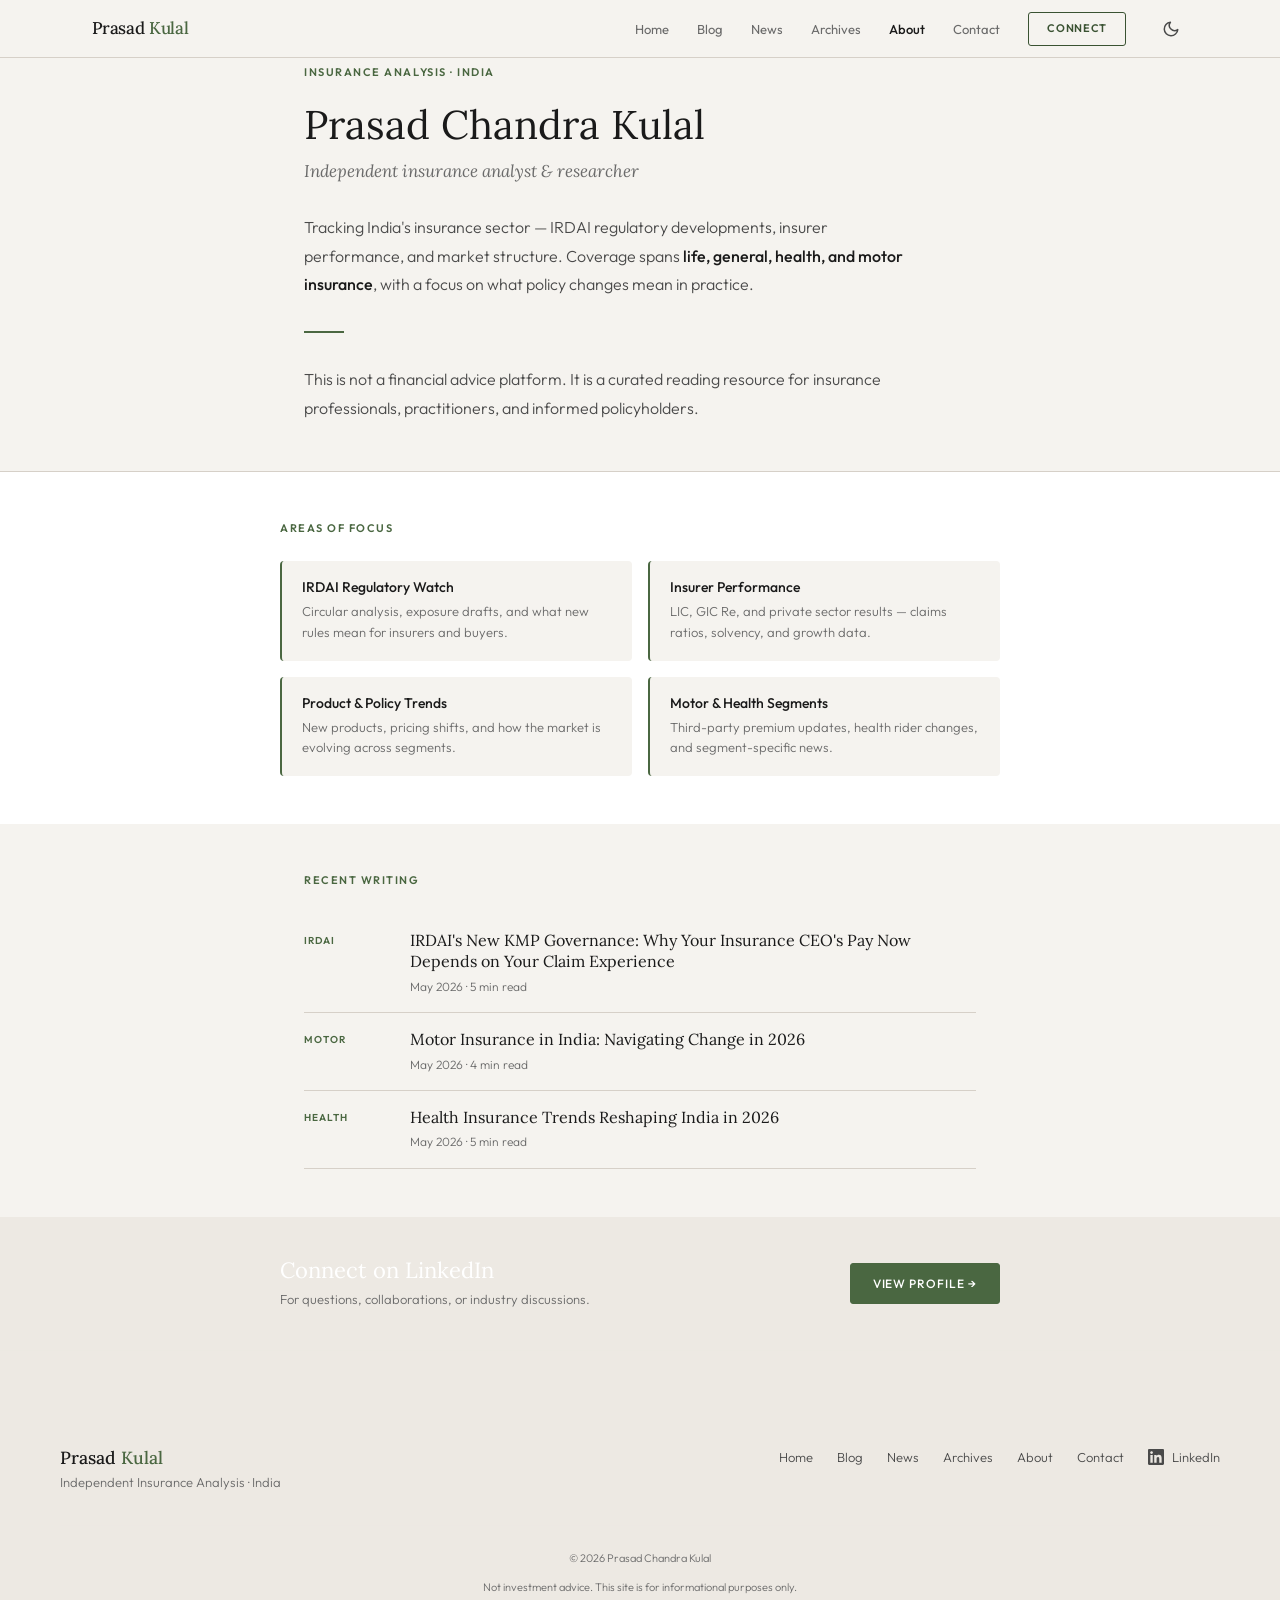
==== commit 46586bb4: "content management workflow: JSON data, slug-based routing, prev-coverage, related articles, monthly" ====
--- a/about.html
+++ b/about.html
@@ -86,21 +86,21 @@
 
         <div class="writing-section">
             <div class="section-label">Recent writing</div>
-            <a href="post.html?id=irdai-kmp-governance-norms" class="post-row" style="display: flex; gap: 16px; align-items: flex-start; padding: 16px 0; border-bottom: 1px solid var(--border);">
-                <div class="post-tag">Regulatory</div>
+            <a href="post.html?id=BLG-006" class="post-row" style="display: flex; gap: 16px; align-items: flex-start; padding: 16px 0; border-bottom: 1px solid var(--border);">
+                <div class="post-tag">IRDAI</div>
                 <div class="post-info">
                     <div class="post-title">IRDAI's New KMP Governance: Why Your Insurance CEO's Pay Now Depends on Your Claim Experience</div>
-                    <div class="post-meta">May 2026 · 6 min read</div>
+                    <div class="post-meta">May 2026 · 5 min read</div>
                 </div>
             </a>
-            <a href="post.html?id=motor-insurance-trends" class="post-row" style="display: flex; gap: 16px; align-items: flex-start; padding: 16px 0; border-bottom: 1px solid var(--border);">
+            <a href="post.html?id=BLG-016" class="post-row" style="display: flex; gap: 16px; align-items: flex-start; padding: 16px 0; border-bottom: 1px solid var(--border);">
                 <div class="post-tag">Motor</div>
                 <div class="post-info">
                     <div class="post-title">Motor Insurance in India: Navigating Change in 2026</div>
                     <div class="post-meta">May 2026 · 4 min read</div>
                 </div>
             </a>
-            <a href="post.html?id=health-insurance-trends-2026" class="post-row" style="display: flex; gap: 16px; align-items: flex-start; padding: 16px 0; border-bottom: 1px solid var(--border);">
+            <a href="post.html?id=BLG-009" class="post-row" style="display: flex; gap: 16px; align-items: flex-start; padding: 16px 0; border-bottom: 1px solid var(--border);">
                 <div class="post-tag">Health</div>
                 <div class="post-info">
                     <div class="post-title">Health Insurance Trends Reshaping India in 2026</div>
--- a/style.css
+++ b/style.css
@@ -1,34 +1,26 @@
 @import url('https://fonts.googleapis.com/css2?family=Lora:ital,wght@0,400;0,500;1,400&family=Outfit:wght@300;400;500;600&display=swap');
 
-html {
-  color-scheme: light;
-}
-
-html.dark {
-  color-scheme: dark;
-}
-
-/* Theme transitions — only fire when .dark is toggled, not on page load */
-html.theme-transition,
-html.theme-transition *,
-html.theme-transition *::before,
-html.theme-transition *::after {
-  transition: background-color 0.25s ease, border-color 0.25s ease, color 0.15s ease !important;
+html { color-scheme: light; }
+html.dark { color-scheme: dark; }
+
+*, *::before, *::after {
+  transition: background-color 0.25s ease, border-color 0.2s ease, color 0.15s ease;
 }
 
 :root {
   --font-display: 'Lora', Georgia, serif;
   --font-body: 'Outfit', system-ui, sans-serif;
-  --page-bg: #F7F5F2;
-  --surface: #FFFFFF;
-  --text-dark: #1A1A1A;
-  --text-mid: #444444;
-  --text-muted: #888888;
-  --border: #E4DDD4;
-  --accent: #5C6E3A;
-  --accent-hover: #4A5930;
-  --alert: #B94040;
-  --dark-bg: #1A1A1A;
+  --bg-primary: #f5f3ef;
+  --bg-secondary: #ede9e3;
+  --text-primary: #1a1a1a;
+  --text-secondary: #4a4a4a;
+  --text-muted: #6a6a6a;
+  --accent: #4a6741;
+  --accent-hover: #3a5232;
+  --border: #d6d0c8;
+  --card-bg: #ffffff;
+  --nav-bg: #f5f3ef;
+  --alert: #b94040;
   --max-w: 1160px;
   --article-w: 680px;
   --radius: 4px;
@@ -36,23 +28,44 @@
 }
 
 .dark {
-  --page-bg: #141410;
-  --surface: #1e1e1a;
-  --text-dark: #e8e4dc;
-  --text-mid: #b0aa9e;
-  --text-muted: #6e6a62;
-  --border: #2e2e28;
+  --bg-primary: #141410;
+  --bg-secondary: #1c1c18;
+  --text-primary: #e8e4dc;
+  --text-secondary: #c0bab0;
+  --text-muted: #8a8680;
   --accent: #8aaa7a;
   --accent-hover: #a0be90;
-  --dark-bg: #0a0a08;
+  --border: #2e2e28;
+  --card-bg: #1e1e1a;
+  --nav-bg: #141410;
 }
 
 * { box-sizing: border-box; margin: 0; padding: 0; }
 
+/* Page header offset — prevents fixed navbar from cropping content */
+.page-header {
+  padding-top: 80px;
+  scroll-margin-top: 96px;
+}
+@media (max-width: 768px) {
+  .page-header { padding-top: 64px; scroll-margin-top: 80px; }
+}
+
+/* Page section eyebrow label — e.g. "Insurance analysis" */
+.page-eyebrow {
+  font-family: var(--font-body);
+  font-size: 11px;
+  font-weight: 600;
+  text-transform: uppercase;
+  letter-spacing: 0.14em;
+  color: var(--accent);
+  margin-bottom: 12px;
+}
+
 
 body {
-  background: var(--page-bg);
-  color: var(--text-mid);
+  background: var(--bg-primary);
+  color: var(--text-secondary);
   font-family: var(--font-body);
   font-weight: 300;
   -webkit-font-smoothing: antialiased;
@@ -66,10 +79,10 @@
   font-family: var(--font-display);
   font-weight: 400;
   line-height: 1.2;
-  color: var(--text-dark);
-}
-
-::selection { background: rgba(92,110,58,0.2); color: var(--text-dark); }
+  color: var(--text-primary);
+}
+
+::selection { background: rgba(92,110,58,0.2); color: var(--text-primary); }
 img { max-width: 100%; height: auto; }
 
 /* Utilities */
@@ -129,7 +142,7 @@
   top: 0; left: 0; right: 0;
   z-index: 100;
   height: 58px;
-  background: var(--page-bg);
+  background: var(--bg-primary);
   border-bottom: 1px solid var(--border);
 }
 
@@ -151,7 +164,7 @@
   font-family: var(--font-display);
   font-size: 17px;
   font-weight: 500;
-  color: var(--text-dark);
+  color: var(--text-primary);
   letter-spacing: -0.01em;
 }
 
@@ -171,7 +184,7 @@
 }
 
 .nav-link:hover, .nav-link.active {
-  color: var(--text-dark);
+  color: var(--text-primary);
   font-weight: 500;
 }
 
@@ -198,17 +211,18 @@
   background: none;
   border: none;
   cursor: pointer;
-  padding: 6px;
-  color: var(--text-mid);
+  padding: 8px;
+  color: var(--text-secondary);
   display: flex;
   align-items: center;
   justify-content: center;
-  border-radius: 4px;
+  border-radius: 50%;
   line-height: 0;
+  transition: background-color 0.15s ease, color 0.15s ease;
 }
 .theme-toggle:hover {
-  color: var(--text-dark);
-  background: var(--border);
+  color: var(--text-primary);
+  background: color-mix(in srgb, var(--accent) 10%, transparent);
 }
 .theme-toggle svg {
   display: block;
@@ -222,7 +236,7 @@
   display: block;
   background: none;
   border: none;
-  color: var(--text-dark);
+  color: var(--text-primary);
   cursor: pointer;
   padding: 0.5rem;
 }
@@ -234,7 +248,7 @@
   left: 0;
   right: 0;
   z-index: 99;
-  background: var(--page-bg);
+  background: var(--bg-primary);
   border-top: 1px solid var(--border);
   border-bottom: 1px solid var(--border);
   overflow: hidden;
@@ -254,7 +268,7 @@
 .mobile-nav-link {
   font-family: var(--font-body);
   font-size: 15px;
-  color: var(--text-mid);
+  color: var(--text-secondary);
   padding: 0.25rem 0;
 }
 
@@ -270,7 +284,7 @@
   justify-content: center;
   padding: 6rem 1.5rem 8rem;
   position: relative;
-  background: var(--page-bg);
+  background: var(--bg-primary);
 }
 
 .hero-content {
@@ -294,7 +308,7 @@
   font-family: var(--font-display);
   font-size: 2.75rem;
   font-weight: 400;
-  color: var(--text-dark);
+  color: var(--text-primary);
   line-height: 1.05;
   margin-bottom: 0.75rem;
 }
@@ -307,7 +321,7 @@
   font-family: var(--font-body);
   font-size: 1rem;
   font-weight: 300;
-  color: var(--text-mid);
+  color: var(--text-secondary);
   line-height: 1.7;
   max-width: 560px;
   margin: 0 auto 2.5rem;
@@ -346,7 +360,7 @@
   gap: 0.5rem;
   padding: 0.75rem 2rem;
   background: transparent;
-  color: var(--text-dark);
+  color: var(--text-primary);
   border: 1px solid var(--border);
   border-radius: var(--radius);
   font-family: var(--font-body);
@@ -383,13 +397,13 @@
 
 /* Sections */
 .section-default {
-  background: var(--page-bg);
-  color: var(--text-mid);
+  background: var(--bg-primary);
+  color: var(--text-secondary);
 }
 
 .section-white {
-  background: var(--surface);
-  color: var(--text-mid);
+  background: var(--card-bg);
+  color: var(--text-secondary);
   border-top: 1px solid var(--border);
 }
 
@@ -397,7 +411,7 @@
   font-family: var(--font-display);
   font-size: 2rem;
   font-weight: 400;
-  color: var(--text-dark);
+  color: var(--text-primary);
   margin-bottom: 0.75rem;
 }
 
@@ -472,7 +486,7 @@
 
 /* Cards */
 .card {
-  background: var(--surface);
+  background: var(--card-bg);
   border: 1px solid var(--border);
   border-left: 3px solid var(--accent);
   border-radius: var(--radius);
@@ -507,7 +521,7 @@
   font-family: var(--font-display);
   font-size: 1.2rem;
   font-weight: 400;
-  color: var(--text-dark);
+  color: var(--text-primary);
   margin-bottom: 0.5rem;
   line-height: 1.3;
 }
@@ -542,7 +556,7 @@
 
 /* Blog list card — text-only */
 .blog-card {
-  background: var(--surface);
+  background: var(--card-bg);
   border: 1px solid var(--border);
   border-left: 3px solid var(--accent-hover);
   border-radius: 6px;
@@ -571,7 +585,7 @@
   font-family: var(--font-display);
   font-size: 20px;
   font-weight: 500;
-  color: var(--text-dark);
+  color: var(--text-primary);
   line-height: 1.3;
   margin-bottom: 8px;
 }
@@ -579,7 +593,7 @@
 .blog-card-excerpt {
   font-size: 14px;
   font-weight: 300;
-  color: var(--text-mid);
+  color: var(--text-secondary);
   line-height: 1.7;
   max-width: 580px;
   margin-bottom: 16px;
@@ -601,7 +615,7 @@
 
 .blog-card-meta strong {
   font-weight: 400;
-  color: var(--text-mid);
+  color: var(--text-secondary);
 }
 
 .blog-card-more {
@@ -639,8 +653,8 @@
   padding: 8px 14px 8px 36px;
   border: 1px solid var(--border);
   border-radius: 4px;
-  background: var(--surface);
-  color: var(--text-mid);
+  background: var(--card-bg);
+  color: var(--text-secondary);
   font-family: var(--font-body);
   font-size: 13px;
   font-weight: 300;
@@ -678,7 +692,7 @@
   font-weight: 500;
   border-radius: 20px;
   border: 1px solid var(--border);
-  background: var(--surface);
+  background: var(--card-bg);
   color: var(--text-muted);
   cursor: pointer;
   transition: border-color 0.15s ease, color 0.15s ease, background 0.15s ease;
@@ -690,15 +704,15 @@
 }
 
 .filter-btn.active {
-  background: var(--text-dark);
-  border-color: var(--text-dark);
-  color: var(--surface);
+  background: var(--text-primary);
+  border-color: var(--text-primary);
+  color: var(--card-bg);
 }
 
 /* Stacking Gallery */
 .stacking-section {
   position: relative;
-  background: var(--page-bg);
+  background: var(--bg-primary);
 }
 
 .stack-layer {
@@ -787,8 +801,8 @@
 
 /* Footer */
 .footer {
-  background: var(--dark-bg);
-  color: #fff;
+  background: var(--bg-secondary);
+  color: var(--text-secondary);
   border-top: 1px solid rgba(228,221,212,0.08);
 }
 
@@ -811,14 +825,14 @@
   font-family: var(--font-display);
   font-size: 1.1rem;
   font-weight: 500;
-  color: var(--page-bg);
+  color: var(--text-primary);
   margin-bottom: 0.25rem;
 }
 
 .footer-desc {
   font-family: var(--font-body);
   font-size: 0.8125rem;
-  color: rgba(255,255,255,0.5);
+  color: var(--text-muted);
   font-weight: 300;
   max-width: 20rem;
   line-height: 1.6;
@@ -833,7 +847,7 @@
 .footer-link {
   font-family: var(--font-body);
   font-size: 0.8125rem;
-  color: rgba(255,255,255,0.5);
+  color: var(--text-secondary);
   font-weight: 300;
   transition: color var(--transition);
 }
@@ -844,7 +858,7 @@
   display: inline-flex;
   align-items: center;
   gap: 0.5rem;
-  color: rgba(255,255,255,0.5);
+  color: var(--text-secondary);
   font-family: var(--font-body);
   font-size: 0.8125rem;
   font-weight: 300;
@@ -856,7 +870,7 @@
 .footer-copyright {
   font-family: var(--font-body);
   font-size: 0.6875rem;
-  color: rgba(255,255,255,0.25);
+  color: var(--text-muted);
   font-weight: 300;
   text-align: center;
   padding-top: 1.5rem;
@@ -866,15 +880,32 @@
 .footer-disclaimer {
   font-family: var(--font-body);
   font-size: 0.6875rem;
-  color: rgba(255,255,255,0.2);
+  color: var(--text-muted);
   font-weight: 300;
   text-align: center;
   margin-top: 0.75rem;
 }
 
 /* Post page */
+.prev-coverage-banner {
+  background: #fdf8e8;
+  border-left: 3px solid #b8860b;
+  padding: 10px 16px;
+  font-size: 13px;
+  border-radius: 6px;
+  margin-bottom: 24px;
+}
+.dark .prev-coverage-banner {
+  background: #2a2210;
+  color: #d4a84b;
+}
+.prev-coverage-banner a {
+  color: var(--accent);
+  text-decoration: underline;
+}
+
 .post-hero {
-  background: var(--page-bg);
+  background: var(--bg-primary);
   text-align: center;
   padding: calc(48px + 58px) 24px 40px;
   scroll-margin-top: 80px;
@@ -899,7 +930,7 @@
   font-family: var(--font-display);
   font-size: 34px;
   font-weight: 500;
-  color: var(--text-dark);
+  color: var(--text-primary);
   line-height: 1.2;
   max-width: 640px;
   margin: 0 auto 14px;
@@ -919,11 +950,11 @@
 
 .post-hero-byline strong {
   font-weight: 400;
-  color: var(--text-mid);
+  color: var(--text-secondary);
 }
 
 .post-body-wrapper {
-  background: var(--surface);
+  background: var(--card-bg);
   padding: 0 24px 64px;
 }
 
@@ -934,14 +965,14 @@
   font-size: 16px;
   font-weight: 300;
   line-height: 1.85;
-  color: var(--text-mid);
+  color: var(--text-secondary);
 }
 
 .post-content h2 {
   font-family: var(--font-display);
   font-size: 1.5rem;
   font-weight: 400;
-  color: var(--text-dark);
+  color: var(--text-primary);
   margin-top: 2.5rem;
   margin-bottom: 1rem;
   line-height: 1.2;
@@ -951,7 +982,7 @@
   font-family: var(--font-display);
   font-size: 1.25rem;
   font-weight: 400;
-  color: var(--text-dark);
+  color: var(--text-primary);
   margin-top: 2rem;
   margin-bottom: 0.75rem;
 }
@@ -993,7 +1024,7 @@
 }
 
 .post-content strong {
-  color: var(--text-dark);
+  color: var(--text-primary);
   font-weight: 500;
 }
 
@@ -1008,7 +1039,7 @@
   font-family: var(--font-display);
   font-size: 1.375rem;
   font-style: italic;
-  color: var(--text-dark);
+  color: var(--text-primary);
   line-height: 1.4;
 }
 
@@ -1042,7 +1073,7 @@
 
 /* Post card for listings */
 .post-card {
-  background: var(--surface);
+  background: var(--card-bg);
   border: 1px solid var(--border);
   border-radius: var(--radius);
   border-left: 3px solid var(--accent);
@@ -1063,7 +1094,7 @@
   font-family: var(--font-display);
   font-size: 1.1rem;
   font-weight: 400;
-  color: var(--text-dark);
+  color: var(--text-primary);
   margin: 0.5rem 0;
 }
 
@@ -1107,7 +1138,7 @@
 
 /* Contact page */
 .contact-card {
-  background: var(--surface);
+  background: var(--card-bg);
   border: 1px solid var(--border);
   border-radius: var(--radius);
   padding: 2.5rem;
@@ -1118,8 +1149,8 @@
   padding: 0.75rem 1rem;
   border: 1px solid var(--border);
   border-radius: var(--radius);
-  background: var(--page-bg);
-  color: var(--text-dark);
+  background: var(--bg-primary);
+  color: var(--text-primary);
   font-family: var(--font-body);
   font-size: 0.95rem;
   font-weight: 300;
@@ -1172,7 +1203,7 @@
   font-family: var(--font-display);
   font-size: 20px;
   font-weight: 500;
-  color: var(--text-dark);
+  color: var(--text-primary);
   display: inline-block;
   border-bottom: 2px solid var(--accent-hover);
   padding-bottom: 6px;
@@ -1185,7 +1216,7 @@
   align-items: baseline;
   gap: 16px;
   padding: 14px 20px;
-  background: var(--surface);
+  background: var(--card-bg);
   border: 1px solid var(--border);
   border-left: 3px solid var(--border);
   border-radius: 4px;
@@ -1218,7 +1249,7 @@
   font-family: var(--font-display);
   font-size: 16px;
   font-weight: 400;
-  color: var(--text-dark);
+  color: var(--text-primary);
   line-height: 1.3;
 }
 
@@ -1252,7 +1283,7 @@
   font-family: var(--font-display);
   font-size: 40px;
   font-weight: 400;
-  color: var(--text-dark);
+  color: var(--text-primary);
   line-height: 1.15;
   margin-bottom: 10px;
 }
@@ -1268,14 +1299,14 @@
 .page-bio {
   font-size: 16px;
   line-height: 1.8;
-  color: var(--text-mid);
+  color: var(--text-secondary);
   font-weight: 300;
   max-width: 620px;
 }
 
 .page-bio strong {
   font-weight: 500;
-  color: var(--text-dark);
+  color: var(--text-primary);
 }
 
 .divider-line {
@@ -1287,7 +1318,7 @@
 
 /* Focus cards */
 .focus-section {
-  background: var(--surface);
+  background: var(--card-bg);
   border-top: 1px solid var(--border);
   padding: 48px 1.5rem;
 }
@@ -1305,7 +1336,7 @@
 }
 
 .focus-card {
-  background: var(--page-bg);
+  background: var(--bg-primary);
   border-radius: var(--radius);
   padding: 18px 20px;
   border-left: 2px solid var(--accent);
@@ -1315,7 +1346,7 @@
   font-family: var(--font-body);
   font-size: 14px;
   font-weight: 500;
-  color: var(--text-dark);
+  color: var(--text-primary);
   margin-bottom: 5px;
 }
 
@@ -1357,7 +1388,7 @@
 .post-title {
   font-family: var(--font-display);
   font-size: 16px;
-  color: var(--text-dark);
+  color: var(--text-primary);
   line-height: 1.35;
   margin-bottom: 4px;
 }
@@ -1371,7 +1402,7 @@
 
 /* Connect strip (dark) */
 .connect-section {
-  background: var(--dark-bg);
+  background: var(--bg-secondary);
   padding: 40px 1.5rem;
 }
 
@@ -1406,9 +1437,9 @@
   font-weight: 500;
   text-transform: uppercase;
   letter-spacing: 0.08em;
-  color: #FFFFFF;
+  color: #fff;
+  background: var(--accent);
   border: 1px solid var(--accent);
-  background: transparent;
   padding: 10px 22px;
   border-radius: 3px;
   white-space: nowrap;
@@ -1417,7 +1448,8 @@
 }
 
 .connect-btn:hover {
-  background: var(--accent);
+  background: var(--accent-hover);
+  border-color: var(--accent-hover);
 }
 
 /* Content fade-up — post header + body only, no delays */
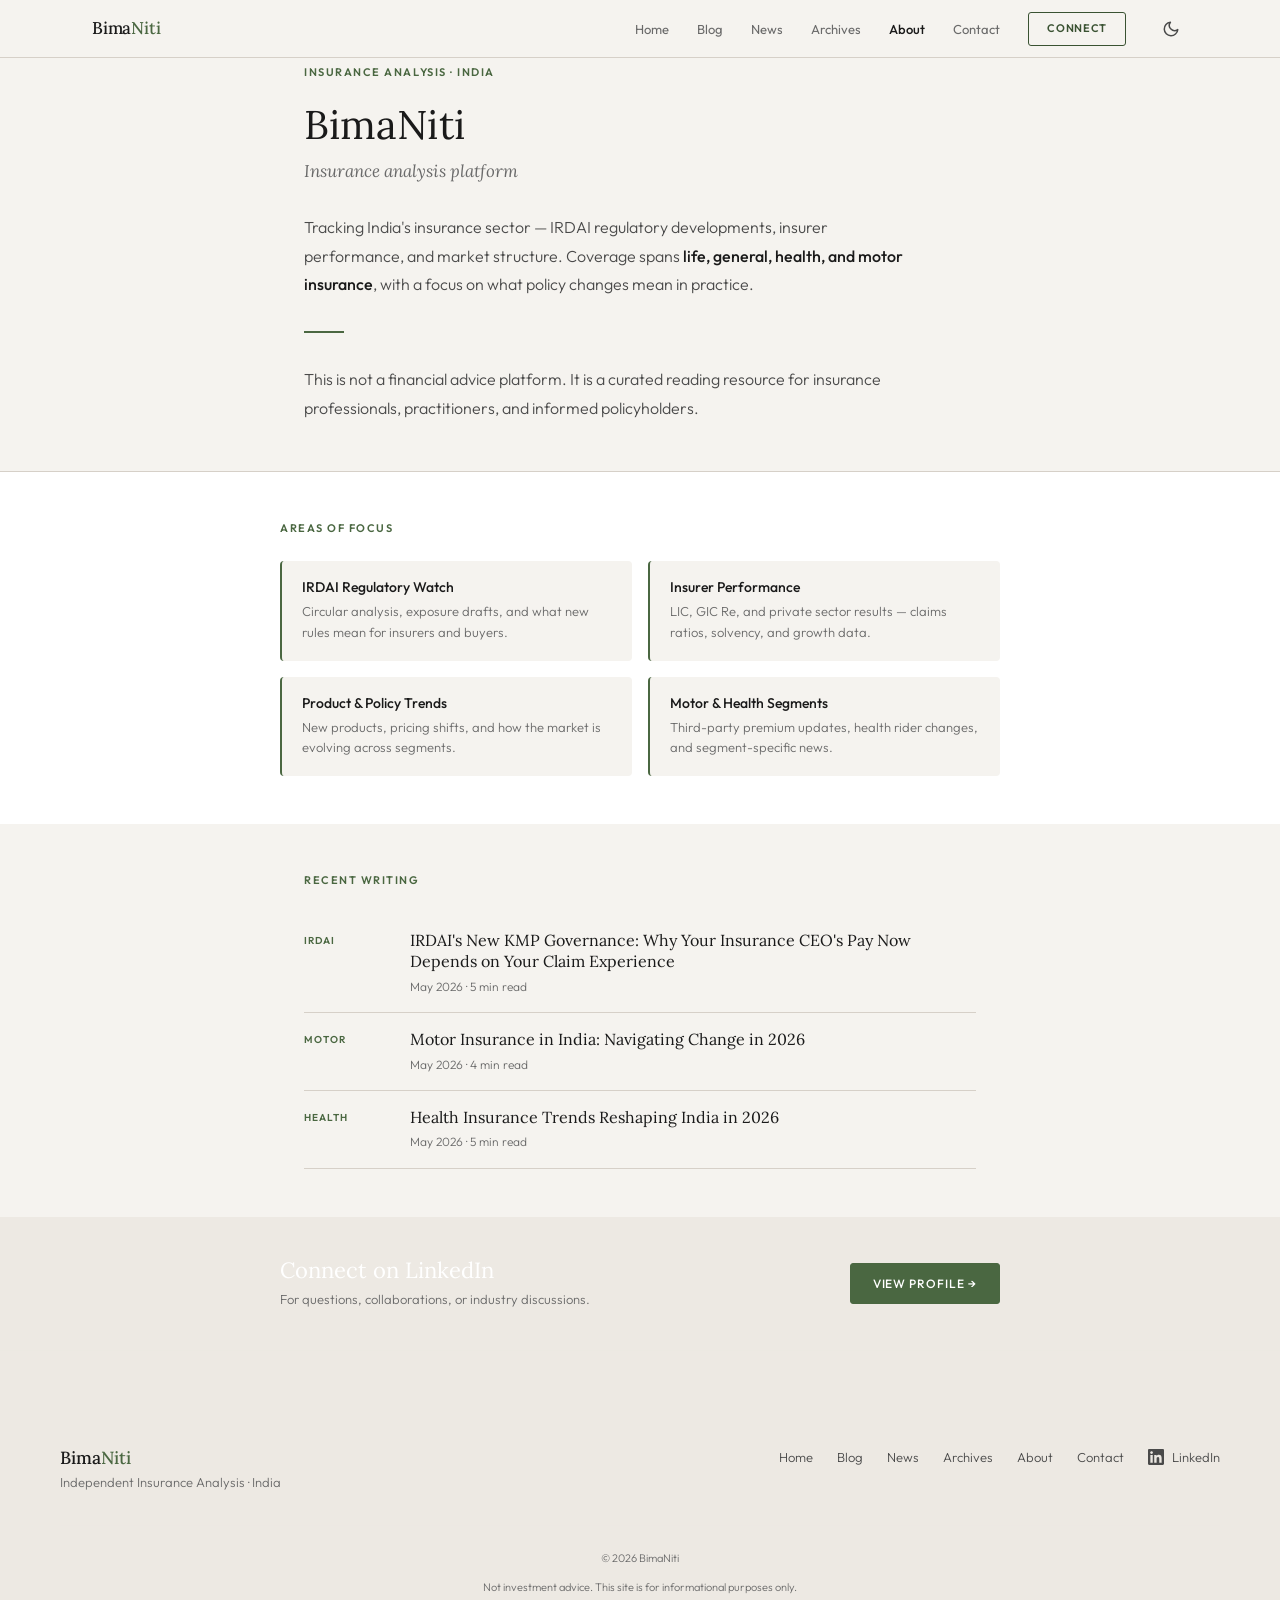
==== commit ae6928e2: "Rebrand site from Prasad Kulal to BimaNiti across all pages, data, and blueprint - Updated logos, ti" ====
--- a/about.html
+++ b/about.html
@@ -3,9 +3,9 @@
 <head>
     <meta charset="UTF-8">
     <meta name="viewport" content="width=device-width, initial-scale=1.0">
-    <title>About — Prasad Chandra Kulal | Insurance Analysis</title>
-    <meta name="description" content="Learn about Prasad Chandra Kulal — independent insurance analyst tracking IRDAI regulatory developments, insurer performance, and market structure in India.">
-    <meta property="og:title" content="About — Prasad Chandra Kulal">
+    <title>About — BimaNiti | Insurance Analysis</title>
+    <meta name="description" content="Learn about BimaNiti — independent insurance analysis platform tracking IRDAI regulatory developments, insurer performance, and market structure in India.">
+    <meta property="og:title" content="About — BimaNiti">
     <meta property="og:description" content="Independent insurance analyst tracking IRDAI regulatory developments, insurer performance, and market structure in India.">
     <meta property="og:type" content="website">
     <link rel="stylesheet" href="style.css">
@@ -16,7 +16,7 @@
 <body>
     <nav class="navbar">
         <div class="nav-container">
-            <a href="index.html" class="logo">Prasad<span class="logo-accent"> Kulal</span></a>
+            <a href="index.html" class="logo">Bima<span class="logo-accent">Niti</span></a>
             <div class="desktop-nav">
                 <a href="index.html" class="nav-link">Home</a>
                 <a href="blog.html" class="nav-link">Blog</a>
@@ -51,8 +51,8 @@
     <main>
         <div class="page-header">
             <div class="page-eyebrow">Insurance Analysis · India</div>
-            <h1 class="page-name">Prasad Chandra Kulal</h1>
-            <div class="page-role">Independent insurance analyst &amp; researcher</div>
+            <h1 class="page-name">BimaNiti</h1>
+            <div class="page-role">Insurance analysis platform</div>
             <div class="page-bio">
                 Tracking India's insurance sector — IRDAI regulatory developments, insurer performance, and market structure. Coverage spans <strong>life, general, health, and motor insurance</strong>, with a focus on what policy changes mean in practice.
             </div>
@@ -86,21 +86,21 @@
 
         <div class="writing-section">
             <div class="section-label">Recent writing</div>
-            <a href="post.html?id=BLG-006" class="post-row" style="display: flex; gap: 16px; align-items: flex-start; padding: 16px 0; border-bottom: 1px solid var(--border);">
+            <a href="post.html?id=BLG-012" class="post-row" style="display: flex; gap: 16px; align-items: flex-start; padding: 16px 0; border-bottom: 1px solid var(--border);">
                 <div class="post-tag">IRDAI</div>
                 <div class="post-info">
                     <div class="post-title">IRDAI's New KMP Governance: Why Your Insurance CEO's Pay Now Depends on Your Claim Experience</div>
                     <div class="post-meta">May 2026 · 5 min read</div>
                 </div>
             </a>
-            <a href="post.html?id=BLG-016" class="post-row" style="display: flex; gap: 16px; align-items: flex-start; padding: 16px 0; border-bottom: 1px solid var(--border);">
+            <a href="post.html?id=BLG-004" class="post-row" style="display: flex; gap: 16px; align-items: flex-start; padding: 16px 0; border-bottom: 1px solid var(--border);">
                 <div class="post-tag">Motor</div>
                 <div class="post-info">
                     <div class="post-title">Motor Insurance in India: Navigating Change in 2026</div>
                     <div class="post-meta">May 2026 · 4 min read</div>
                 </div>
             </a>
-            <a href="post.html?id=BLG-009" class="post-row" style="display: flex; gap: 16px; align-items: flex-start; padding: 16px 0; border-bottom: 1px solid var(--border);">
+            <a href="post.html?id=BLG-017" class="post-row" style="display: flex; gap: 16px; align-items: flex-start; padding: 16px 0; border-bottom: 1px solid var(--border);">
                 <div class="post-tag">Health</div>
                 <div class="post-info">
                     <div class="post-title">Health Insurance Trends Reshaping India in 2026</div>
@@ -124,7 +124,7 @@
         <div class="max-w-5xl mx-auto">
             <div class="footer-content">
                 <div>
-                    <h3 class="footer-brand">Prasad<span style="color:var(--accent);"> Kulal</span></h3>
+                    <h3 class="footer-brand">Bima<span style="color:var(--accent);">Niti</span></h3>
                     <p class="footer-desc">Independent Insurance Analysis · India</p>
                 </div>
                 <div class="footer-links">
@@ -140,7 +140,7 @@
                     </a>
                 </div>
             </div>
-            <p class="footer-copyright">© <span id="currentYear"></span> Prasad Chandra Kulal</p>
+            <p class="footer-copyright">© <span id="currentYear"></span> BimaNiti</p>
             <p class="footer-disclaimer">Not investment advice. This site is for informational purposes only.</p>
         </div>
     </footer>
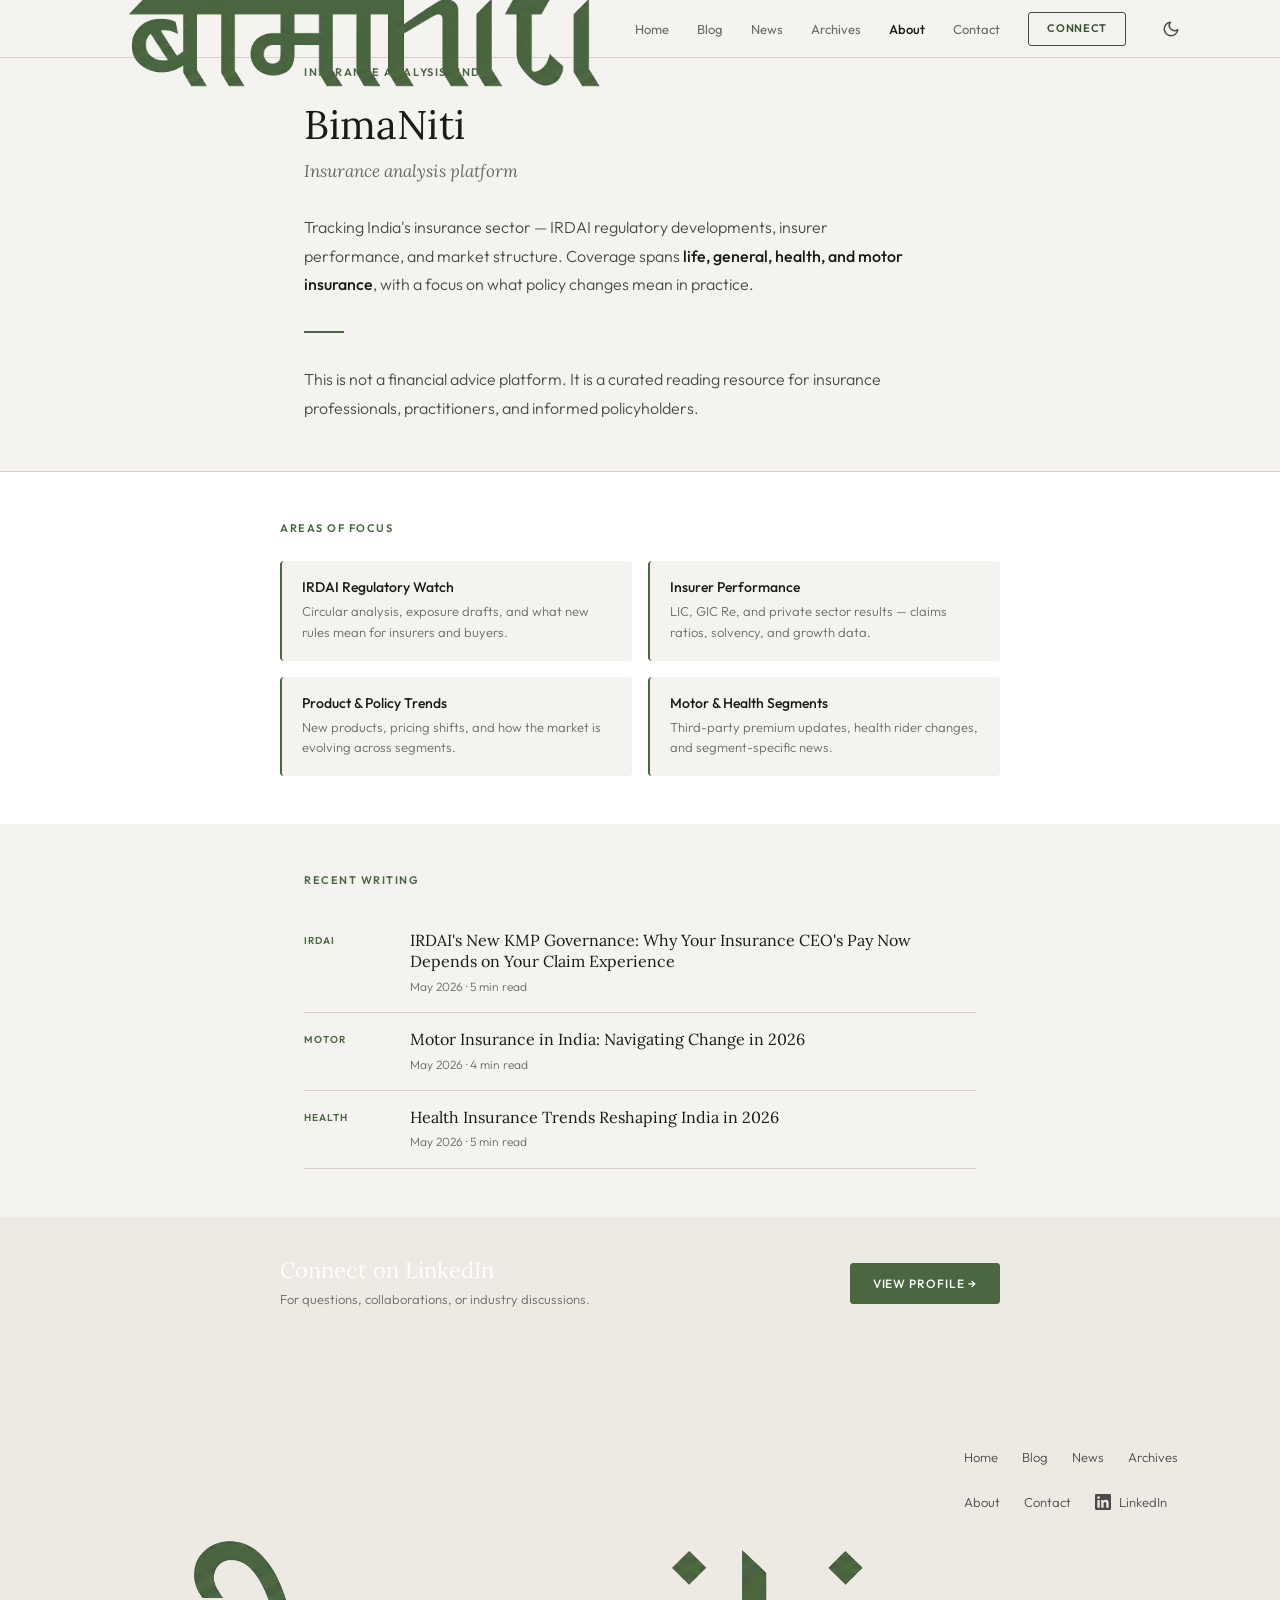
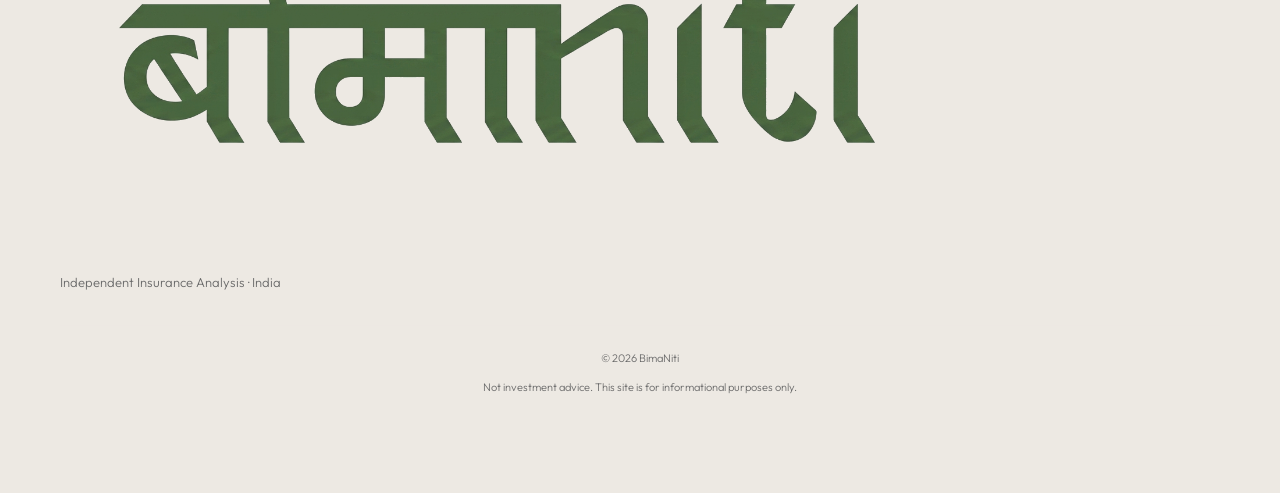
==== commit 781331ea: "integrate logo.png into navbar, footer, and favicon across all pages" ====
--- a/about.html
+++ b/about.html
@@ -12,11 +12,12 @@
     <link rel="preconnect" href="https://fonts.googleapis.com">
     <link rel="preconnect" href="https://fonts.gstatic.com" crossorigin>
     <link href="https://fonts.googleapis.com/css2?family=Lora:ital,wght@0,400;0,500;1,400&family=Outfit:wght@300;400;500;600&display=swap" rel="stylesheet">
+    <link rel="icon" type="image/png" href="logo.png">
 </head>
 <body>
     <nav class="navbar">
         <div class="nav-container">
-            <a href="index.html" class="logo">Bima<span class="logo-accent">Niti</span></a>
+            <a href="index.html" class="logo"><img src="logo.png" alt="BimaNiti" height="36"></a>
             <div class="desktop-nav">
                 <a href="index.html" class="nav-link">Home</a>
                 <a href="blog.html" class="nav-link">Blog</a>
@@ -124,7 +125,7 @@
         <div class="max-w-5xl mx-auto">
             <div class="footer-content">
                 <div>
-                    <h3 class="footer-brand">Bima<span style="color:var(--accent);">Niti</span></h3>
+                    <img src="logo.png" alt="BimaNiti" height="32" class="footer-brand">
                     <p class="footer-desc">Independent Insurance Analysis · India</p>
                 </div>
                 <div class="footer-links">
--- a/style.css
+++ b/style.css
@@ -161,15 +161,13 @@
 }
 
 .logo {
-  font-family: var(--font-display);
-  font-size: 17px;
-  font-weight: 500;
-  color: var(--text-primary);
-  letter-spacing: -0.01em;
-}
-
-.logo-accent {
-  color: var(--accent);
+  display: flex;
+  align-items: center;
+  line-height: 0;
+}
+
+.logo img {
+  display: block;
 }
 
 .desktop-nav { display: none; align-items: center; gap: 28px; }
@@ -822,11 +820,12 @@
 }
 
 .footer-brand {
-  font-family: var(--font-display);
-  font-size: 1.1rem;
-  font-weight: 500;
-  color: var(--text-primary);
-  margin-bottom: 0.25rem;
+  line-height: 0;
+  margin-bottom: 0.5rem;
+}
+
+.footer-brand img {
+  display: block;
 }
 
 .footer-desc {
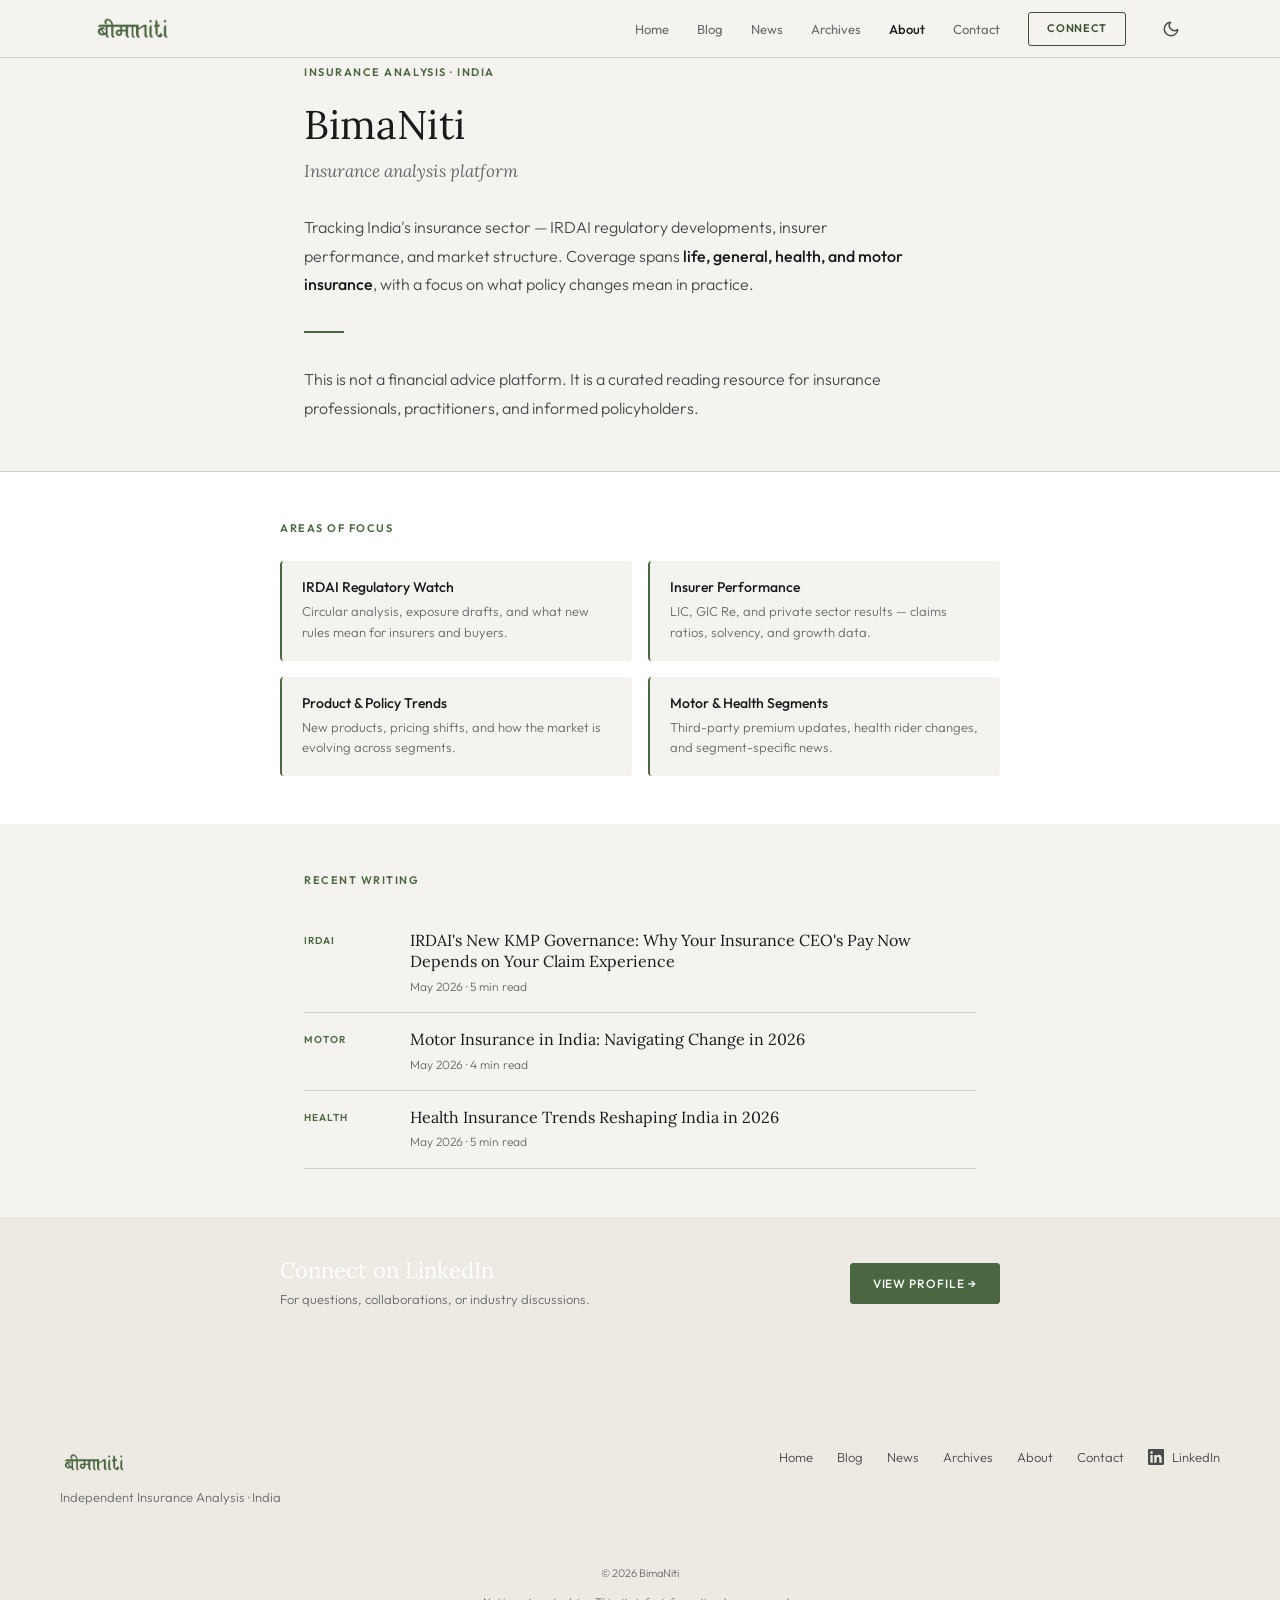
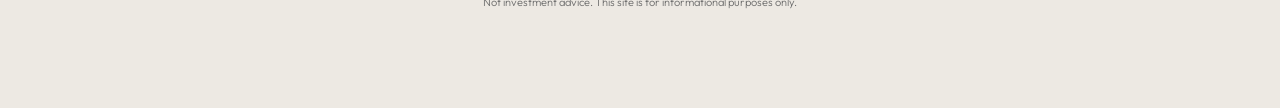
==== commit c1cd30fa: "fix: resize navbar logo to 38px and footer logo to 32px, move sizing to CSS" ====
--- a/about.html
+++ b/about.html
@@ -17,7 +17,7 @@
 <body>
     <nav class="navbar">
         <div class="nav-container">
-            <a href="index.html" class="logo"><img src="logo.png" alt="BimaNiti" height="36"></a>
+            <a href="index.html" class="logo"><img src="logo-transparent.png" alt="BimaNiti"></a>
             <div class="desktop-nav">
                 <a href="index.html" class="nav-link">Home</a>
                 <a href="blog.html" class="nav-link">Blog</a>
@@ -125,7 +125,7 @@
         <div class="max-w-5xl mx-auto">
             <div class="footer-content">
                 <div>
-                    <img src="logo.png" alt="BimaNiti" height="32" class="footer-brand">
+                    <img src="logo.png" alt="BimaNiti" class="footer-brand">
                     <p class="footer-desc">Independent Insurance Analysis · India</p>
                 </div>
                 <div class="footer-links">
--- a/style.css
+++ b/style.css
@@ -167,7 +167,12 @@
 }
 
 .logo img {
+  height: 38px;
+  width: auto;
+  max-width: 160px;
   display: block;
+  object-fit: contain;
+  background: none;
 }
 
 .desktop-nav { display: none; align-items: center; gap: 28px; }
@@ -820,12 +825,12 @@
 }
 
 .footer-brand {
-  line-height: 0;
-  margin-bottom: 0.5rem;
-}
-
-.footer-brand img {
+  height: 32px;
+  width: auto;
+  max-width: 140px;
   display: block;
+  object-fit: contain;
+  margin-bottom: 8px;
 }
 
 .footer-desc {
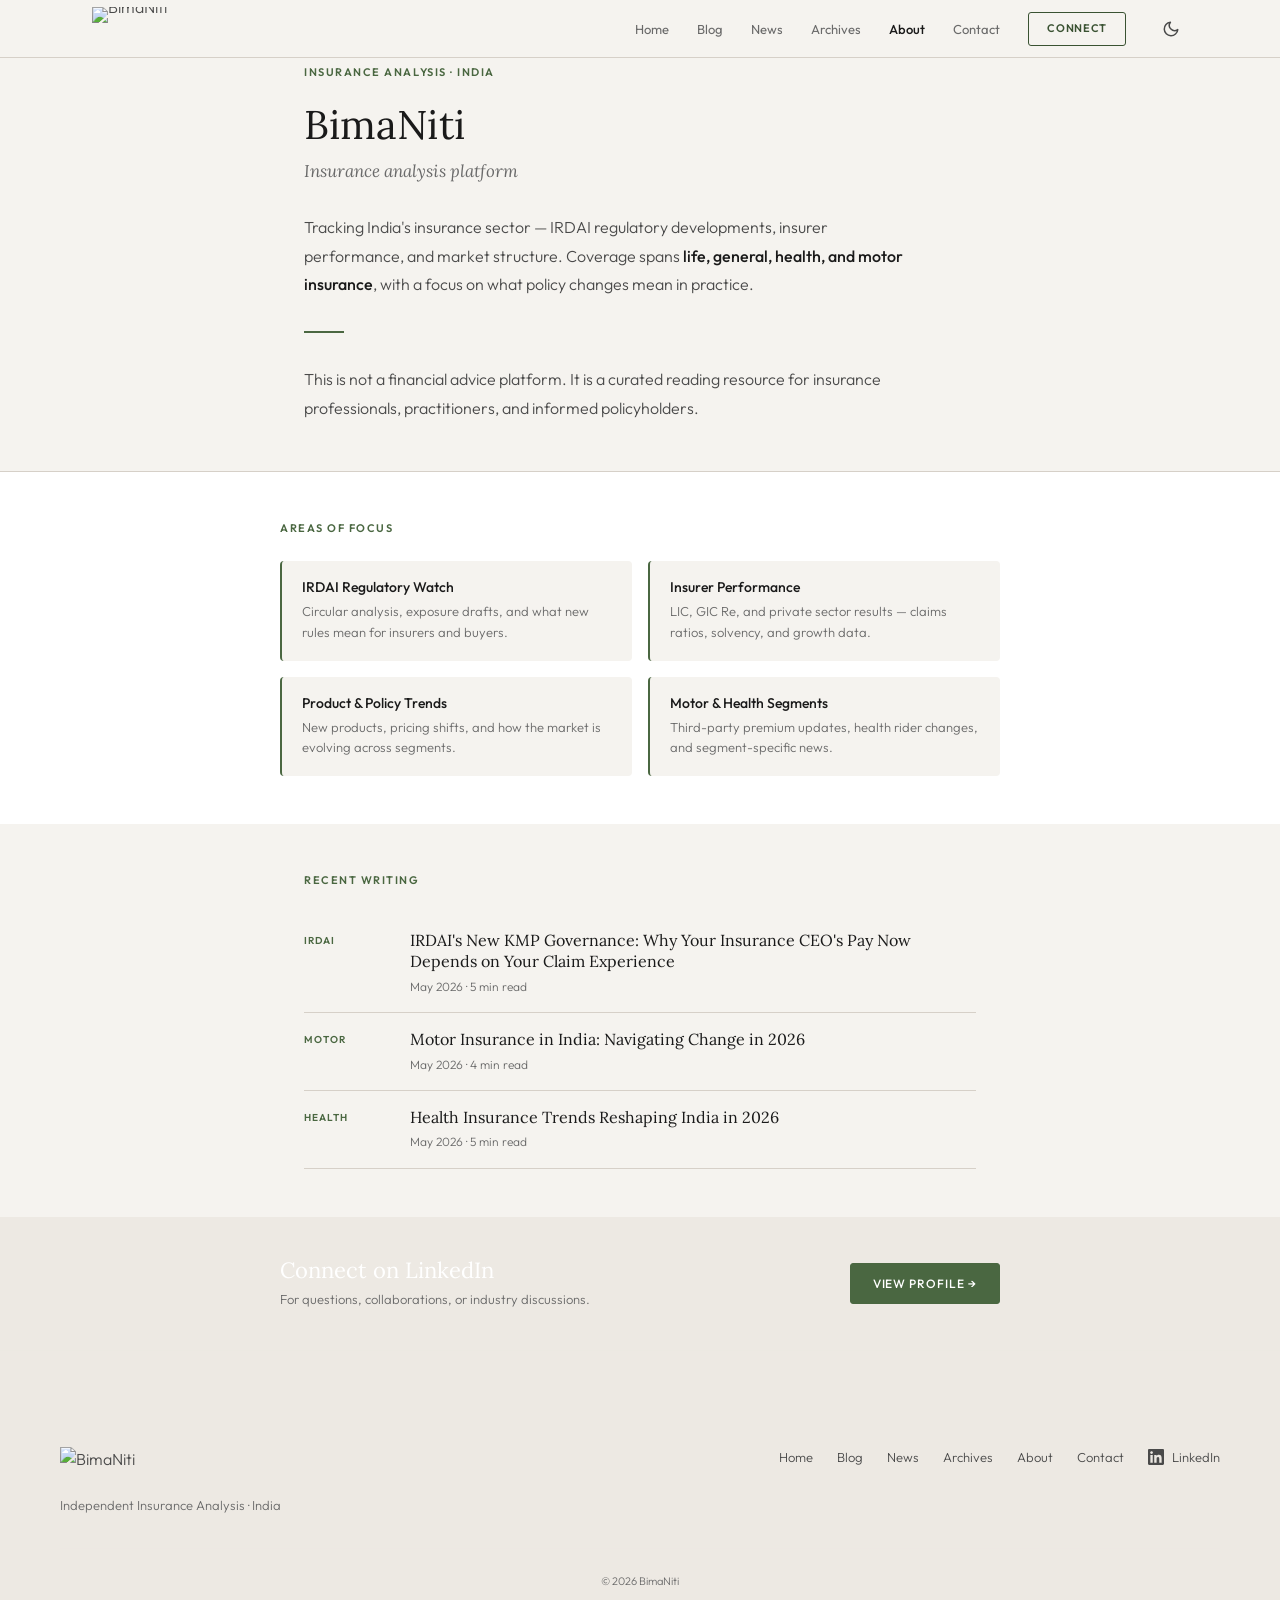
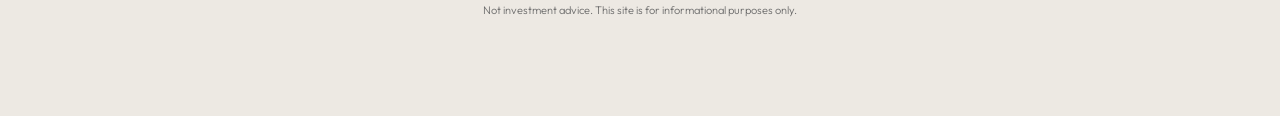
==== commit 563da98a: "Replace PNG logos with SVG — logo.svg for navbar, footer, favicon; update CSS sizing and add dark mo" ====
--- a/about.html
+++ b/about.html
@@ -12,12 +12,12 @@
     <link rel="preconnect" href="https://fonts.googleapis.com">
     <link rel="preconnect" href="https://fonts.gstatic.com" crossorigin>
     <link href="https://fonts.googleapis.com/css2?family=Lora:ital,wght@0,400;0,500;1,400&family=Outfit:wght@300;400;500;600&display=swap" rel="stylesheet">
-    <link rel="icon" type="image/png" href="logo.png">
+    <link rel="icon" type="image/svg+xml" href="logo.svg">
 </head>
 <body>
     <nav class="navbar">
         <div class="nav-container">
-            <a href="index.html" class="logo"><img src="logo-transparent.png" alt="BimaNiti"></a>
+            <a href="index.html" class="logo"><img src="logo.svg" alt="BimaNiti"></a>
             <div class="desktop-nav">
                 <a href="index.html" class="nav-link">Home</a>
                 <a href="blog.html" class="nav-link">Blog</a>
@@ -125,7 +125,7 @@
         <div class="max-w-5xl mx-auto">
             <div class="footer-content">
                 <div>
-                    <img src="logo.png" alt="BimaNiti" class="footer-brand">
+                    <img src="logo.svg" alt="BimaNiti" class="footer-brand">
                     <p class="footer-desc">Independent Insurance Analysis · India</p>
                 </div>
                 <div class="footer-links">
--- a/style.css
+++ b/style.css
@@ -167,12 +167,16 @@
 }
 
 .logo img {
-  height: 38px;
+  height: 44px;
   width: auto;
-  max-width: 160px;
   display: block;
   object-fit: contain;
   background: none;
+}
+
+html.dark .logo img,
+html.dark .footer-brand {
+  filter: invert(1);
 }
 
 .desktop-nav { display: none; align-items: center; gap: 28px; }
@@ -825,9 +829,8 @@
 }
 
 .footer-brand {
-  height: 32px;
+  height: 40px;
   width: auto;
-  max-width: 140px;
   display: block;
   object-fit: contain;
   margin-bottom: 8px;
